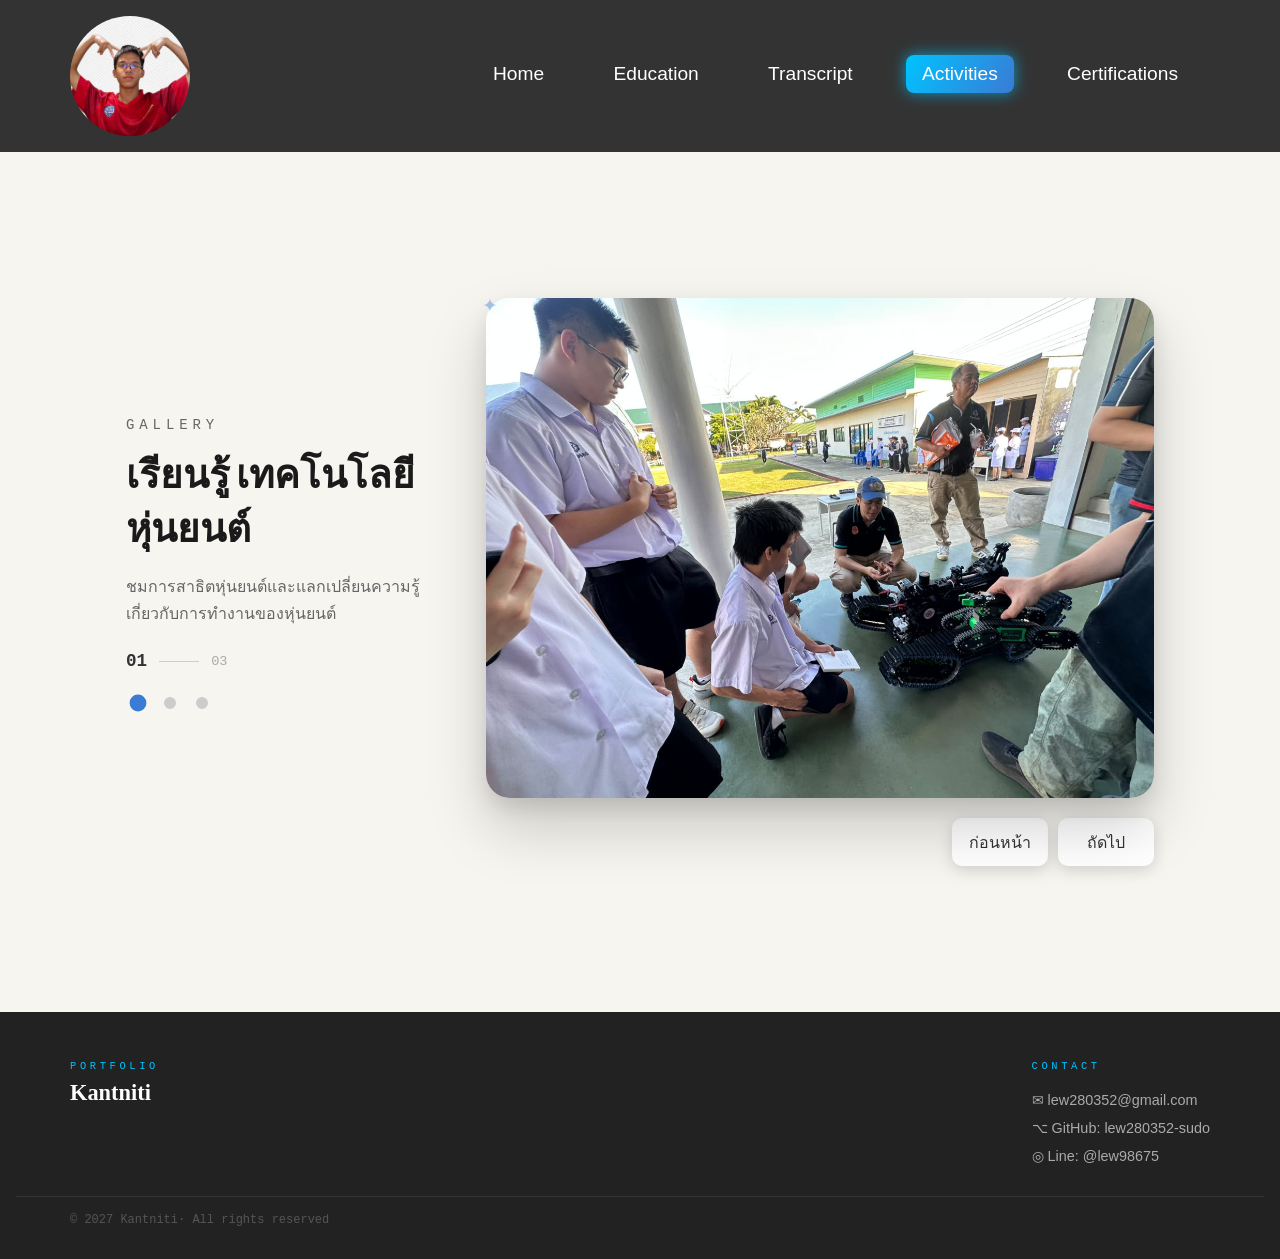
==== Activities.html @ 2a17ceee "Keep Thai activity heading words together when wrapping" ====
<!DOCTYPE html>
<html lang="th">
<head>
    <meta charset="UTF-8">
    <meta name="viewport" content="width=device-width, initial-scale=1.0">
    <title>my activities</title>
    <link rel="stylesheet" href="mainstyle.css">
</head>
<body class="portfolio-media-page">
 <!-- แท็กนำทางหลักของหน้า -->
    <nav>
        <!-- กล่องเนื้อหาใช้จัดตำแหน่งและกั้นกรอบ -->
        <div class="content">
            <!-- บรรจุส่วนของโลโก้และเมนู -->
            <div class="nav-con">
                <!-- โลโก้หรือชื่อเว็บ สามารถคลิกเพื่อกลับหน้าแรก -->
                <div class="logo"><a href="#"> <img src="logo.jpg" alt="Logo"></a></div>
                <!-- เมนูนำทางหลักของเว็บ -->
                <ul class="menu">
                    <li><a href="index.html"><span>Home</span></a></li>
                    
                    <li><a href="Education.html"><span>Education</span></a></li>
                    <li><a href="Transcript.html"><span>Transcript</span></a></li>
                    <li><a href="#Activities"><span>Activities</span></a></li>
                    <li><a href="Certifications.html"><span>Certifications</span></a></li>
                </ul>
            </div>
        </div>
    </nav>

    <!-- เนื้อหาของหน้านี้ -->
    <section class="main" id="Activities">
        <div class="container">
            <div class="maincontainer-con">

                <!-- ส่วนข้อความเยื้องซ้าย -->
                <div class="maincontent-info">
                    <p class="slide-label">Gallery</p>
                    <h1 class="slide-title" id="slide-title"><span>เรียนรู้</span><span>เทคโนโลยี</span><span>หุ่นยนต์</span></h1>
                    <p class="slide-desc" id="slide-desc">ชมการสาธิตหุ่นยนต์และแลกเปลี่ยนความรู้เกี่ยวกับการทำงานของหุ่นยนต์</p>
                    <!-- Counter -->
                    <div class="slide-counter" aria-live="polite" aria-atomic="true">
                        <span id="current-num">01</span>
                        <span class="counter-sep"></span>
                        <span id="total-num">03</span>
                    </div>
                    <!-- Dots -->
                    <div class="dots" id="dots"></div>
                </div>

                <!-- Carousel -->
                <div class="carousel-wrap">
                    <div class="carousel-track" id="carousel-track">
                        <div class="carousel-slide active" data-title="เรียนรู้เทคโนโลยีหุ่นยนต์" data-title-parts="เรียนรู้|เทคโนโลยี|หุ่นยนต์" data-description="ชมการสาธิตหุ่นยนต์และแลกเปลี่ยนความรู้เกี่ยวกับการทำงานของหุ่นยนต์">
                            <img src="assets/activities/robot-demonstration.jpg" alt="ชมการสาธิตหุ่นยนต์และแลกเปลี่ยนความรู้เกี่ยวกับการทำงานของหุ่นยนต์" width="1292" height="968">
                        </div>
                        <div class="carousel-slide" data-title="กิจกรรมหุ่นยนต์ฟุตบอล" data-title-parts="กิจกรรม|หุ่นยนต์|ฟุตบอล" data-description="บรรยากาศการควบคุมหุ่นยนต์ในสนามฟุตบอลจำลอง">
                            <img src="assets/activities/robot-soccer.jpg" alt="บรรยากาศการควบคุมหุ่นยนต์ในสนามฟุตบอลจำลอง" width="1292" height="968" loading="lazy">
                        </div>
                        <div class="carousel-slide" data-title="ภาพร่วมกิจกรรม" data-title-parts="ภาพร่วม|กิจกรรม" data-description="ภาพหมู่กับผู้ร่วมกิจกรรมและทีมงานในงานหุ่นยนต์">
                            <img src="assets/activities/robotics-group.jpg" alt="ภาพหมู่กับผู้ร่วมกิจกรรมและทีมงานในงานหุ่นยนต์" width="1292" height="968" loading="lazy">
                        </div>
                    </div>

                    <!-- Buttons -->
                    <div class="carousel-btns">
                        <button class="carousel-btn prev" id="prev-btn" aria-label="รูปก่อนหน้า">ก่อนหน้า</button>
                        <button class="carousel-btn next" id="next-btn" aria-label="รูปถัดไป">ถัดไป</button>
                    </div>

                    <!-- Decorative corner tag -->
                    <div class="corner-tag">✦</div>
                </div>

            </div>
        </div>
    </section>

    <script>
        const slides = [...document.querySelectorAll('.carousel-slide')];
        const dotsContainer = document.getElementById('dots');
        let current = 0;
        const dots = slides.map((slide, index) => {
            const dot = document.createElement('button');
            dot.className = 'dot';
            dot.type = 'button';
            dot.setAttribute('aria-label', `ดูรูปที่ ${index + 1}: ${slide.dataset.title}`);
            dot.addEventListener('click', () => goTo(index));
            dotsContainer.appendChild(dot);
            return dot;
        });
        function goTo(index) {
            current = (index + slides.length) % slides.length;
            slides.forEach((slide, i) => {
                slide.classList.toggle('active', i === current);
                slide.setAttribute('aria-hidden', String(i !== current));
                dots[i].classList.toggle('active', i === current);
                dots[i].setAttribute('aria-pressed', String(i === current));
            });
            const titleParts = slides[current].dataset.titleParts.split('|').map(text => {
                const part = document.createElement('span');
                part.textContent = text;
                return part;
            });
            document.getElementById('slide-title').replaceChildren(...titleParts);
            document.getElementById('slide-desc').textContent = slides[current].dataset.description;
            document.getElementById('current-num').textContent = String(current + 1).padStart(2, '0');
            document.getElementById('total-num').textContent = String(slides.length).padStart(2, '0');
        }
        document.getElementById('next-btn').addEventListener('click', () => goTo(current + 1));
        document.getElementById('prev-btn').addEventListener('click', () => goTo(current - 1));
        document.getElementById('Activities').addEventListener('keydown', event => {
            if (event.key === 'ArrowRight' || event.key === 'ArrowLeft') {
                event.preventDefault();
                goTo(current + (event.key === 'ArrowRight' ? 1 : -1));
            }
        });
        goTo(0);
    </script>




  <!-- ตรวจสอบและไฮไลท์เมนูที่ active -->
    <script>
        function updateActiveMenu() {
            const currentHash = window.location.hash || '#Home';
            const currentPage = window.location.pathname.split('/').pop().toLowerCase() || 'index.html';
            const currentPageName = currentPage.replace(/\.html$/, '');
            
            document.querySelectorAll('.menu a').forEach(link => {
                link.classList.remove('active');
                
                const href = link.getAttribute('href');
                if (!href) return;
                
                if (href.startsWith('#')) {
                    const targetId = href.slice(1).toLowerCase();
                    const currentHashId = currentHash.slice(1).toLowerCase();
                    if (targetId === currentHashId || targetId === currentPageName) {
                        link.classList.add('active');
                    }
                }
                else if (currentPage === href.toLowerCase()) {
                    link.classList.add('active');
                }
            });
        }
        
        // อัปเดตเมื่อหน้าโหลด
        updateActiveMenu();
        
        // อัปเดตเมื่อเปลี่ยน hash (ลิงก์ anchor)
        window.addEventListener('hashchange', updateActiveMenu);
    </script>
<footer>
    <div class="footer-con">
        <div>
            <p class="footer-eyebrow">Portfolio</p>
            <p class="footer-brand">Kantniti</p>
        </div>
        <div class="footer-links">
            <p class="footer-eyebrow">Contact</p>
            <a href="mailto:lew280352@gmail.com">✉ lew280352@gmail.com</a>
            <a href="https://github.com/lew280352-sudo" target="_blank">⌥ GitHub: lew280352-sudo</a>
            <a href="https://line.me/ti/p/~lew98675" target="_blank">◎ Line: @lew98675</a>
        </div>
    </div>
    <div class="footer-divider"></div>
    <p class="footer-bottom">© 2027 Kantniti· All rights reserved</p>
</footer>
</body>
</html>
---- mainstyle.css ----
/* รีเซ็ตขอบและ padding ของทุก element ให้เป็น 0
   เพื่อให้ CSS เริ่มจากสภาพเดียวกันทุก browser
   box-sizing: border-box จะรวม padding และ border ไว้ในความกว้างและความสูงของ element */
*{
    margin: 0;
    padding: 0;
    box-sizing: border-box;
}

/* .content ใช้จำกัดความกว้างของเนื้อหา
   margin: 0 auto ทำให้บล็อกนี้อยู่ตรงกลางหน้าจอ */
.content {
    max-width: 1140px;
    margin: 0 auto ;
}

/* สไตล์แท็ก <nav> ทั้งหมด
   padding คือระยะห่างด้านใน
   background-color กำหนดสีพื้นหลัง */
nav{
    padding : 1rem;
    background-color: #333;
}

/* .nav-con ใช้ Flexbox จัดวาง
   display: flex เปิดใช้งาน Flexbox
   justify-content: space-between วาง child จากซ้ายไปขวาให้ชิดสองฝั่ง
   align-items: center จัดให้อยู่กึ่งกลางในแนวตั้ง */
.nav-con{
    display: flex;
    justify-content: space-between;
    align-items: center;
}



/* ปรับขนาดรูปโลโก้ให้ไม่ใหญ่เกินไป */
.logo img {
    width: 120px;
    height: 120px;
    object-fit: cover; /* ทำให้รูปเต็มกรอบโดยยังรักษาสัดส่วนไว้ */
    border-radius: 50%; /* ทำให้รูปกลายเป็นวงกลม */
    display: block;
}

/* .menu เป็นตัวกำหนดสไตล์ของเมนูหลัก
   color และ text-decoration จะใช้กับลิงก์ในเมนู
   margin-left เว้นระยะห่างจากฝั่งซ้าย
   font-size กำหนดขนาดตัวอักษร */
.menu {
    color: #fff;
    text-decoration: none;
    margin-left: 1rem;
    font-size: 1.2rem;
    align-items: center;
}

/* .menu li จัดรายการหัวข้อเมนูให้เรียงแนวนอน
   display: inline-block แสดงรายการเป็นบล็อกเล็กในแนวนอน
   margin เว้นช่องว่างซ้ายขวา
   position: relative เพื่อให้ pseudo-element (เช่น ::before) อ้างอิงตำแหน่งได้ */
.menu li {
    display: inline-block;
    margin: 0 1rem;
    position: relative;
}

/* .menu li a คือสไตล์ลิงก์ในเมนู
   position: relative เพื่อให้ ::before อยู่ในตำแหน่งสัมพัทธ์
   display: inline-block ทำให้สามารถกำหนด padding และ width ได้
   padding เพิ่มพื้นที่คลิกรอบตัวอักษร
   overflow: hidden ซ่อนส่วนที่ล้นออกนอกกรอบ */
.menu li a {
    position: relative;
    display: inline-block;
    padding: 8px 16px;
    color: #fff;
    text-decoration: none;
    font-size: 1.2rem;
    overflow: hidden;
    /* border-radius: 8px ทำให้มุมของลิงก์โค้ง */
    border-radius: 8px;
    /* transition: all 0.3s ease ทำให้การเปลี่ยนแปลงราบรื่นใน 0.3 วินาที */
    transition: all 0.3s ease;
}

/* ::before เป็น pseudo-element
   สร้างกล่องพื้นหลังแบบไล่สีสำหรับลิงก์แต่ละรายการ
   begin left: -100% ให้เริ่มต้นอยู่นอกจอด้านซ้าย
   z-index: -1 วางไว้หลังข้อความ */
.menu li a::before {
    content: "";
    position: absolute;
    top: 0;
    left: -100%;
    width: 100%;
    height: 100%;
    /* background: linear-gradient สร้างพื้นหลังสีไล่จากสีฟ้าไปสีน้ำเงินในมุม 120 องศา */
    background: linear-gradient(120deg, #00c3ff, #3a7bd5);
    transition: all 0.4s ease;
    z-index: -1;
}

/* :hover เป็นสไตล์เมื่อเอาเมาส์ชี้
   เมื่อชี้แล้วให้ ::before เลื่อนไปที่ left: 0 เพื่อแสดงพื้นหลัง */
.menu li a:hover::before {
    left: 0;
}

/* สไตล์ลิงก์เมื่อ hover 
   transform เลื่อนและขยายเพื่อให้ปุ่มดูเด่น
   box-shadow เพิ่มเงารอบปุ่ม */
.menu li a:hover {
    color: #fff;
    /* transform: เลื่อนปุ่มขึ้น 5px และขยาย 1.05 เท่า */
    transform: translateY(-5px) scale(1.05);
    /* box-shadow: เพิ่มเงาสีฟ้าขนาด 15px รอบปุ่ม */
    box-shadow: 0 0 15px rgba(0,195,255,0.7);
}

/* .menu li a span อยู่เหนือ pseudo-element
   z-index: 2 ทำให้ข้อความไม่ถูกกล่องสีหลังบัง */
.menu li a span {
    position: relative;
    /* z-index: 2 ทำให้ข้อความอยู่เหนือพื้นหลัง */
    z-index: 2;
}

/* :active เป็นสไตล์เมื่อกดลิงก์
   transform: scale(0.95) ทำให้ปุ่มหดลงเล็กน้อยเหมือนถูกกด */
.menu li a:active {
    /* transform: scale(0.95) หดปุ่มลงเมื่อกด */
    transform: scale(0.95);
}

/* ไฮไลท์ปุ่มเมนูที่ active */
.menu li a.active {
    background: linear-gradient(120deg, #00c3ff, #3a7bd5);
    color: #fff;
    box-shadow: 0 0 15px rgba(0,195,255,0.7);
}

/* .main เป็นส่วนเนื้อหาหลักของหน้าเว็บ
   เปลี่ยนพื้นหลังเป็นสีครีมอ่อนเพื่อให้เข้ากับดีไซน์ใหม่ */
.main {
    background-color: #f7f5f0;
    padding: 50px 0;
}

/* .maincontainer-con ใช้ flex จัดเนื้อหาให้อยู่กึ่งกลาง */
.maincontainer-con {
    display: flex;
    justify-content: center;
    align-items: center;
    min-height: auto; 
    padding: 2rem 1rem; 
    max-width: 1140px;
    margin: 0 auto;
}
/* .maincontent-info เป็นคอนเทนเนอร์สำหรับข้อมูลหลัก */
.maincontent-info {
    flex: 1;
    padding: 2rem;
    display: flex;
    flex-direction: column;
    justify-content: center; /* จัดข้อความให้อยู่กึ่งกลางแนวตั้งในฝั่งของตัวเอง */
}


/* ส่วนแสดงรูปภาพหลักของหน้าจอ */
.maincontent-img {
    flex: 1;
    display: flex;
    justify-content: center;
    align-items: center;
    padding: 2rem;
}

/* กำหนดให้ภาพไม่ยืดเกินขนาด และให้มุมโค้งพร้อมเงา */
.maincontent-img img {
    max-width: 400px;
    height: auto;
    border-radius: 20px;
    box-shadow: 0 10px 20px rgba(0,0,0,0.1);
}

/* ===== CAROUSEL ===== */

.maincontent-info {
    flex: 1;
    padding: 2rem 3rem 2rem 1rem;
    display: flex;
    flex-direction: column;
    justify-content: flex-end;
    gap: 0.75rem;
    padding-bottom: 4rem;
}

.slide-label {
    font-size: 0.75rem;
    letter-spacing: 0.35em;
    text-transform: uppercase;
    color: #888;
    font-family: 'Courier New', monospace;
}

/* หัวข้อสไลด์ ใช้ตัวอักษรขนาดใหญ่และมีไทป์แฟมิลี่ serif */
.slide-title {
    font-size: clamp(1.8rem, 3vw, 2.8rem);
    font-weight: 800;
    color: #1a1a1a;
    font-family: Georgia, serif;
    line-height: 1.15;
    transition: opacity 0.25s ease, transform 0.25s ease;
}

/* คำบรรยายสไลด์ เน้นอ่านง่ายด้วยระยะบรรทัดสูง */
.slide-desc {
    font-size: 0.95rem;
    color: #666;
    max-width: 300px;
    line-height: 1.7;
    transition: opacity 0.25s ease, transform 0.25s ease;
}

.slide-title.text-fade,
.slide-desc.text-fade {
    opacity: 0;
    transform: translateY(8px);
}

.slide-counter {
    display: flex;
    align-items: center;
    gap: 0.75rem;
    font-family: 'Courier New', monospace;
    font-size: 0.85rem;
    color: #aaa;
    margin-top: 0.5rem;
}

.counter-sep {
    width: 40px;
    height: 1px;
    background: #ccc;
    display: inline-block;
}

#current-num {
    color: #333;
    font-weight: bold;
    font-size: 1.1rem;
}

.dots {
    display: flex;
    gap: 8px;
    margin-top: 0.25rem;
}

.dot {
    width: 8px;
    height: 8px;
    border-radius: 50%;
    border: none;
    background: #ccc;
    cursor: pointer;
    padding: 0;
    transition: all 0.3s ease;
}

.dot.active {
    background: #3a7bd5;
    transform: scale(1.4);
}

.carousel-wrap {
    flex: 1.2;
    position: relative;
    padding: 2rem 1rem 2rem 2rem;
    margin-top: -2rem;
}

.carousel-track {
    position: relative;
    width: 100%;
    aspect-ratio: 4/5; /* กำหนดสัดส่วนกว้าง-สูงให้กล่องสไลด์ */
    max-width: 400px;
    overflow: hidden; /* ซ่อนไม่ให้รูปหรือสไลด์ล้นออกนอกกล่อง */
    border-radius: 24px;
    box-shadow:
        0 30px 60px rgba(0,0,0,0.18),
        0 10px 20px rgba(0,0,0,0.1);
    margin-left: auto;
}

.carousel-slide {
    position: absolute;
    inset: 0;
    opacity: 0;
    pointer-events: none;
    transition: opacity 0.5s ease;
}

.carousel-slide.active {
    opacity: 1;
    pointer-events: auto;
}

.carousel-slide img {
    width: 100%;
    height: 100%;
    object-fit: cover;
    display: block;
}

.carousel-slide.enter-right {
    animation: slideInRight 0.55s cubic-bezier(0.25, 0.46, 0.45, 0.94) forwards;
}

.carousel-slide.enter-left {
    animation: slideInLeft 0.55s cubic-bezier(0.25, 0.46, 0.45, 0.94) forwards;
}

.carousel-slide.exit-left {
    animation: slideOutLeft 0.5s cubic-bezier(0.25, 0.46, 0.45, 0.94) forwards;
}

.carousel-slide.exit-right {
    animation: slideOutRight 0.5s cubic-bezier(0.25, 0.46, 0.45, 0.94) forwards;
}

@keyframes slideInRight {
    from { transform: translateX(60px); opacity: 0; }
    to   { transform: translateX(0);    opacity: 1; }
}

@keyframes slideInLeft {
    from { transform: translateX(-60px); opacity: 0; }
    to   { transform: translateX(0);     opacity: 1; }
}

@keyframes slideOutLeft {
    from { transform: translateX(0);     opacity: 1; }
    to   { transform: translateX(-60px); opacity: 0; }
}

@keyframes slideOutRight {
    from { transform: translateX(0);    opacity: 1; }
    to   { transform: translateX(60px); opacity: 0; }
}

/* ปุ่มควบคุม carousel วางอยู่ด้านล่างขวาของกล่อง */
.carousel-btns {
    position: absolute;
    bottom: 2.5rem;
    right: 1rem;
    display: flex;
    gap: 0.6rem;
}

/* ปุ่มลูกศรกลมสำหรับคลิกเปลี่ยนสไลด์ */
.carousel-btn {
    width: 48px;
    height: 48px;
    border-radius: 50%;
    border: none;
    cursor: pointer;
    display: flex;
    align-items: center;
    justify-content: center;
    transition: all 0.3s ease;
    background: #fff;
    box-shadow: 0 4px 16px rgba(0,0,0,0.15);
    color: #333;
}

.carousel-btn svg {
    width: 18px;
    height: 18px;
}

/* hover effect ให้ปุ่มเปลี่ยนสีและขยายเมื่อชี้ */
.carousel-btn:hover {
    background: linear-gradient(120deg, #00c3ff, #3a7bd5);
    color: #fff;
    transform: scale(1.1);
    box-shadow: 0 6px 20px rgba(58, 123, 213, 0.45);
}

/* กดปุ่มให้ดูเหมือนถูกกดลง */
.carousel-btn:active {
    transform: scale(0.95);
}

/* ป้ายมุมกล่องแบบตกแต่ง ให้หมุนช้า ๆ */
.corner-tag {
    position: absolute;
    top: 0.75rem;
    left: 0.75rem;
    font-size: 1.2rem;
    color: #3a7bd5;
    opacity: 0.4;
    user-select: none;
    animation: spin-slow 8s linear infinite;
}

@keyframes spin-slow {
    from { transform: rotate(0deg); }
    to   { transform: rotate(360deg); }
}
/* ===== TAMAGOTCHI SECTION ===== */
.tama-section {
    background-color: #1e1e2e;
    padding: 60px 0 70px;
}

.tama-container {
    max-width: 700px;
    margin: 0 auto;
    text-align: center;
    padding: 0 1rem;
}

.tama-label {
    font-size: 0.7rem;
    letter-spacing: 0.4em;
    text-transform: uppercase;
    color: #888;
    font-family: 'Courier New', monospace;
    margin-bottom: 0.5rem;
}

.tama-heading {
    font-size: 2rem;
    font-weight: 800;
    color: #f0ece4;
    font-family: Georgia, serif;
    margin-bottom: 2.5rem;
}

.tama-scene {
    display: flex;
    justify-content: center;
    align-items: flex-end;
    gap: 60px;
    flex-wrap: wrap;
}

.tama-unit {
    display: flex;
    flex-direction: column;
    align-items: center;
    gap: 14px;
}

.tama-name {
    font-size: 0.75rem;
    letter-spacing: 0.25em;
    text-transform: uppercase;
    color: #aaa;
    font-family: 'Courier New', monospace;
}

.tama-wrapper {
    position: relative;
}

/* เปลือกอุปกรณ์ทามาก็อตจิ */
/* เปลือกทามาก็อตมีรูปร่างโค้งนุ่ม พร้อมเอฟเฟกต์เวลาชี้ */
.tama-device {
    border-radius: 50% 50% 45% 45% / 55% 55% 45% 45%;
    padding: 18px 20px 30px;
    position: relative;
    transition: transform 0.15s ease;
}
.tama-device:hover { transform: scale(1.04) rotate(-1deg); }

/* สีกรอบทามาก็อตแต่ละตัว และเงาด้านในให้ดูมีมิติ */
.tama-device--pink { background: #d4748a; box-shadow: inset 0 -5px 0 #a8566b, inset 0 4px 8px rgba(255,255,255,0.25); }
.tama-device--blue { background: #6a9fd4; box-shadow: inset 0 -5px 0 #4a7db0, inset 0 4px 8px rgba(255,255,255,0.25); }

.tama-screen-border {
    background: #111;
    border-radius: 12px;
    padding: 6px;
    box-shadow: inset 0 2px 8px rgba(0,0,0,0.7);
}

.tama-screen-border canvas {
    display: block;
    border-radius: 8px;
    image-rendering: pixelated;
}

.tama-buttons {
    display: flex;
    gap: 10px;
    justify-content: center;
    margin-top: 12px;
}

.tama-btn {
    width: 22px;
    height: 22px;
    border-radius: 50%;
    border: none;
    cursor: pointer;
    box-shadow: 0 3px 0 rgba(0,0,0,0.4);
    transition: transform 0.1s, box-shadow 0.1s;
}
.tama-btn:hover  { transform: scale(1.15); }
.tama-btn:active { transform: scale(0.88) translateY(2px); box-shadow: none; }

.btn-red    { background: #e05555; }
.btn-yellow { background: #e0a030; }
.btn-blue   { background: #4488dd; }

.tama-status {
    font-size: 12px;
    color: #aaa;
    font-family: 'Courier New', monospace;
    min-height: 18px;
}

/* Heart animation */
.heart-pop {
    position: absolute;
    top: -12px;
    left: 50%;
    transform: translateX(-50%);
    font-size: 20px;
    color: #ff6b8a;
    opacity: 0;
    pointer-events: none;
}
.heart-pop.show {
    animation: heartrise 0.9s ease-out forwards;
}
@keyframes heartrise {
    0%   { opacity: 1; transform: translateX(-50%) translateY(0)    scale(0.6); }
    60%  { opacity: 1; transform: translateX(-50%) translateY(-30px) scale(1.2); }
    100% { opacity: 0; transform: translateX(-50%) translateY(-50px) scale(0.8); }
}

.tama-hint {
    margin-top: 2rem;
    font-size: 0.78rem;
    color: #666;
    font-family: 'Courier New', monospace;
    letter-spacing: 0.05em;
}

/* ===== HOME HERO SECTION ===== */

/* .container เป็น wrapper หลักของ section Home
   กำหนดขนาดสูงสุดและกึ่งกลางแนวนอน */
.container {
    max-width: 1140px;
    margin: 0 auto;
    padding: 3rem 1.5rem;
}

/* .hero-profile จัดภาพและข้อมูลในแนวนอนด้วย Flexbox
   gap คือระยะห่างระหว่างคอลัมน์ทั้งสอง */
.hero-profile {
    display: flex;
    align-items: center;
    gap: 4rem;
    flex-wrap: wrap; /* ห่อแนวตั้งบนหน้าจอแคบ */
}

/* ===== ฝั่งซ้าย: รูปโปรไฟล์ ===== */

/* .hero-photo-col กำหนดขนาดคอลัมน์รูป
   flex-shrink: 0 ป้องกันไม่ให้หดตัวเมื่อพื้นที่แคบ */
.hero-photo-col {
    flex: 0 0 340px;
    display: flex;
    justify-content: center;
}

/* .photo-frame เป็นกรอบตกแต่งรอบรูป
   position: relative ทำให้ element ลูก absolute ใช้ตำแหน่งนี้เป็นฐาน */
.photo-frame {
    position: relative;
    width: 300px;
}

/* มุมตกแต่งสองมุม: ซ้ายบน และ ขวาล่าง
   ใช้ border ด้านเดียวเพื่อสร้างเส้นมุม L */
.photo-corner {
    position: absolute;
    width: 36px;
    height: 36px;
    z-index: 2;
}

/* มุมซ้ายบน: ใช้ border-top และ border-left */
.photo-corner--tl {
    top: -8px;
    left: -8px;
    border-top: 3px solid #00c3ff;
    border-left: 3px solid #00c3ff;
}

/* มุมขวาล่าง: ใช้ border-bottom และ border-right */
.photo-corner--br {
    bottom: 32px; /* เผื่อพื้นที่ให้ badge ด้านล่าง */
    right: -8px;
    border-bottom: 3px solid #3a7bd5;
    border-right: 3px solid #3a7bd5;
}

/* .hero-img คือรูปโปรไฟล์หลัก
   object-fit: cover เก็บสัดส่วนภาพไว้โดยไม่ให้บิดเบี้ยว */
.hero-img {
    width: 100%;
    aspect-ratio: 4/5;
    object-fit: cover;
    object-position: top center; /* โฟกัสที่ใบหน้า */
    border-radius: 20px;
    display: block;
    /* เงาหลายชั้น: เงาหลักและแสงสีฟ้าอ่อน */
    box-shadow:
        0 24px 60px rgba(0, 0, 0, 0.22),
        0 0 0 1px rgba(255,255,255,0.08),
        0 0 30px rgba(0, 195, 255, 0.12);
    /* transition สำหรับเอฟเฟกต์ hover */
    transition: transform 0.4s ease, box-shadow 0.4s ease;
}

/* เลื่อนรูปขึ้นเล็กน้อยและเพิ่มแสงสีฟ้าเมื่อชี้เมาส์ */
.hero-img:hover {
    transform: translateY(-6px) scale(1.01);
    box-shadow:
        0 36px 80px rgba(0, 0, 0, 0.28),
        0 0 40px rgba(0, 195, 255, 0.25);
}

/* .photo-badge เป็นป้ายชื่อลอยที่ด้านล่างของรูป
   position: absolute ให้ลอยทับรูปได้ */
.photo-badge {
    position: absolute;
    bottom: -12px;
    left: 50%;
    transform: translateX(-50%);
    background: linear-gradient(120deg, #00c3ff, #3a7bd5);
    color: #fff;
    font-size: 0.7rem;
    letter-spacing: 0.35em;
    text-transform: uppercase;
    padding: 6px 20px;
    border-radius: 999px;
    font-family: 'Courier New', monospace;
    white-space: nowrap;
    /* เงาสำหรับ badge */
    box-shadow: 0 4px 16px rgba(58, 123, 213, 0.5);
}

/* ===== ฝั่งขวา: ข้อมูลส่วนตัว ===== */

/* .hero-info-col ให้ยืดเต็มพื้นที่ที่เหลือ */
.hero-info-col {
    flex: 1;
    min-width: 260px;
    display: flex;
    flex-direction: column;
    gap: 1.25rem;
}

/* ป้ายหมวดหมู่เล็กด้านบนสุด สไตล์โมโนสเปซ */
.hero-eyebrow {
    font-size: 0.7rem;
    letter-spacing: 0.45em;
    text-transform: uppercase;
    color: #00c3ff;
    font-family: 'Courier New', monospace;
}

/* .hero-name ชื่อเต็มขนาดใหญ่
   clamp() ปรับขนาดฟอนต์ตามหน้าจออัตโนมัติ */
.hero-name {
    font-size: clamp(2.4rem, 5vw, 4rem);
    font-weight: 900;
    color: #1a1a2e;
    font-family: Georgia, 'Times New Roman', serif;
    line-height: 1.05;
    letter-spacing: -0.02em;
}

/* .hero-name-accent ทำให้นามสกุลเป็นสีและสไตล์ต่างออกไป
   สร้างคอนทราสต์ระหว่างชื่อต้นและนามสกุล */
.hero-name-accent {
    /* -webkit-text-stroke สร้างตัวอักษรแบบ outline (เส้นกรอบ ไม่เติมสี) */
    -webkit-text-stroke: 2px #1a1a2e;
    color: transparent;
    letter-spacing: 0.02em;
}

/* เส้นแบ่งตกแต่ง: เส้นบางไล่สีจากสีฟ้าไปโปร่งใส */
.hero-divider {
    width: 80px;
    height: 3px;
    background: linear-gradient(90deg, #00c3ff, #3a7bd5, transparent);
    border-radius: 2px;
}

/* .info-list รายการข้อมูลโดยไม่มี bullet point */
.info-list {
    list-style: none;
    display: flex;
    flex-direction: column;
    gap: 0; /* ใช้ border-bottom ของแต่ละรายการแทน gap */
}

/* .info-item แต่ละแถวข้อมูล
   Flexbox จัด label และ value ในแนวนอน */
.info-item {
    display: flex;
    align-items: baseline;
    gap: 1rem;
    padding: 0.75rem 0;
    /* เส้นแบ่งระหว่างแถว ใช้ opacity ต่ำให้ดูเบา */
    border-bottom: 1px solid rgba(0,0,0,0.07);
    /* animation เลื่อนขึ้นเมื่อโหลดหน้า */
    animation: fadeSlideUp 0.5s ease both;
}

/* หน่วงเวลา animation แต่ละแถวให้ทยอยปรากฏ */
.info-item:nth-child(1) { animation-delay: 0.1s; }
.info-item:nth-child(2) { animation-delay: 0.2s; }
.info-item:nth-child(3) { animation-delay: 0.3s; }
.info-item:nth-child(4) { animation-delay: 0.4s; }
.info-item:nth-child(5) { animation-delay: 0.5s; }

/* ไม่มีเส้นแบ่งในแถวสุดท้าย */
.info-item:last-child {
    border-bottom: none;
}

/* .info-label ชื่อฟิลด์ขนาดเล็ก ตัวพิมพ์ใหญ่ สีเทา
   flex-shrink: 0 ไม่ให้ label หดตัว */
.info-label {
    font-size: 0.75rem;
    letter-spacing: 0.25em;
    text-transform: uppercase;
    color: #008799;
    font-family: 'Courier New', monospace;
    min-width: 110px;
    flex-shrink: 0;
}

/* .info-value ค่าของแต่ละฟิลด์ */
.info-value {
    font-size: 0.98rem;
    color: #2a2a3e;
    font-weight: 500;
    line-height: 1.5;
}

/* .hero-tags แถว badge ทักษะ */
.hero-tags {
    display: flex;
    flex-wrap: wrap;
    gap: 0.5rem;
    margin-top: 0.5rem;
}

/* .hero-tag badge เล็กแต่ละอัน
   border รอบนอกบาง พื้นหลังโปร่งใส */
.hero-tag {
    font-size: 0.75rem;
    padding: 5px 14px;
    border-radius: 999px;
    border: 1.5px solid rgba(58, 123, 213, 0.3);
    color: #3a7bd5;
    background: rgba(0, 195, 255, 0.06);
    font-family: 'Courier New', monospace;
    letter-spacing: 0.05em;
    /* transition สำหรับ hover */
    transition: background 0.25s ease, border-color 0.25s ease, transform 0.2s ease;
}

/* badge เปลี่ยนสีพื้นหลังและขยายเล็กน้อยเมื่อ hover */
.hero-tag:hover {
    background: rgba(0, 195, 255, 0.15);
    border-color: #00c3ff;
    transform: translateY(-2px);
}

/* keyframe animation เลื่อนขึ้นจากด้านล่าง */
@keyframes fadeSlideUp {
    from {
        opacity: 0;
        transform: translateY(16px);
    }
    to {
        opacity: 1;
        transform: translateY(0);
    }
}

/* ===== RESPONSIVE: หน้าจอแคบ ===== */
@media (max-width: 700px) {
    /* เปลี่ยนเป็นแนวตั้งบนมือถือ */
    .hero-profile {
        flex-direction: column;
        gap: 2.5rem;
    }
    /* รูปเต็มความกว้าง */
    .hero-photo-col {
        flex: none;
        width: 100%;
    }
    .photo-frame {
        width: 220px;
        margin: 0 auto;
    }
    .hero-name {
        font-size: clamp(2rem, 8vw, 3rem);
    }
}

/* ===== FOOTER ===== */
footer {
    background-color: #222;
    color: #ccc;
    padding: 3rem 1rem 2rem;
}

.footer-con {
    max-width: 1140px;
    margin: 0 auto;
    display: flex;
    justify-content: space-between;
    align-items: flex-start;
    gap: 2rem;
    flex-wrap: wrap;
}

.footer-brand {
    font-family: Georgia, serif;
    font-size: 1.4rem;
    color: #fff;
    font-weight: 700;
}

.footer-eyebrow {
    font-size: 0.65rem;
    letter-spacing: 0.35em;
    text-transform: uppercase;
    color: #00c3ff;
    font-family: 'Courier New', monospace;
    margin-bottom: 0.5rem;
}

.footer-links {
    display: flex;
    flex-direction: column;
    gap: 0.75rem;
}

.footer-links a {
    color: #aaa;
    text-decoration: none;
    font-size: 0.9rem;
    display: flex;
    align-items: center;
    gap: 0.6rem;
    transition: color 0.25s ease;
}

.footer-links a:hover {
    color: #00c3ff;
}

.footer-divider {
    width: 100%;
    height: 1px;
    background: rgba(255,255,255,0.08);
    margin: 2rem 0 1rem;
}

.footer-bottom {
    max-width: 1140px;
    margin: 0 auto;
    font-size: 0.75rem;
    color: #555;
    font-family: 'Courier New', monospace;
}

@media (max-width: 700px) {
    .footer-con { flex-direction: column; }
}

/* Activity photos and certificate previews */
.portfolio-media-page { font-family: Arial, Tahoma, sans-serif; color: #222; }
.portfolio-media-page .slide-label { font-size: .875rem; color: #666; }
.portfolio-media-page .slide-desc { font-size: 1rem; max-width: 34rem; }
#Activities .maincontent-info { flex: 0 1 34%; min-width: 0; gap: 1rem; }
#Activities .slide-title { display: flex; flex-wrap: wrap; column-gap: .15em; font-size: clamp(1.75rem, 3vw, 2.5rem); line-height: 1.4; }
#Activities .slide-title > span { white-space: nowrap; }
#Activities .carousel-wrap { flex: 1 1 66%; min-width: 0; margin: 0; padding: 1rem; }
#Activities .carousel-track { aspect-ratio: 1292 / 968; max-width: none; background: #fff; }
#Activities .carousel-slide img { object-fit: contain; }
#Activities .carousel-btns { position: static; justify-content: flex-end; margin-top: 1.25rem; }
#Activities .carousel-btn { width: auto; min-width: 6rem; padding: .75rem 1rem; border-radius: 10px; font-size: 1rem; }
#Activities .dot { width: 24px; height: 24px; border: 6px solid #f7f5f0; }
.portfolio-media-page a:focus-visible,
.portfolio-media-page button:focus-visible { outline: 3px solid #175ba8; outline-offset: 4px; }
.certificates-container { max-width: 1140px; margin: 0 auto; padding: 0 1.25rem; }
.certificates-heading { margin-bottom: 2rem; }
.certificates-heading h1 { font-size: clamp(1.75rem, 4vw, 2.5rem); line-height: 1.5; margin: .5rem 0; }
.certificates-heading > p { line-height: 1.8; }
.certificates-grid { display: grid; grid-template-columns: repeat(2, minmax(0, 1fr)); gap: 1.75rem; }
.certificate-card { overflow: hidden; background: #fff; border: 1px solid #dedede; border-radius: 16px; box-shadow: 0 8px 24px rgba(0,0,0,.05); }
.certificate-preview { display: block; padding: 1rem; background: #eef2f7; }
.certificate-preview img { display: block; width: 100%; height: auto; aspect-ratio: 1.414 / 1; object-fit: contain; }
.certificate-info { padding: 1.5rem; }
.certificate-info h2 { font-size: 1.25rem; line-height: 1.5; margin-bottom: .5rem; }
.certificate-info p { font-size: 1rem; line-height: 1.8; }
.certificate-info .certificate-date { margin-top: .75rem; color: #555; font-size: .875rem; }
.certificate-link { display: inline-block; margin-top: 1rem; padding: .7rem 1rem; background: #175ba8; color: #fff; text-decoration: none; border-radius: 8px; }
.certificate-link:hover { background: #10467f; }
.sr-only { position: absolute; width: 1px; height: 1px; padding: 0; margin: -1px; overflow: hidden; clip: rect(0,0,0,0); white-space: nowrap; border: 0; }
@media (max-width: 900px) {
    .portfolio-media-page .nav-con { flex-direction: column; gap: 1rem; }
    .portfolio-media-page .menu { display: flex; justify-content: center; flex-wrap: wrap; gap: .25rem; margin: 0; }
    .portfolio-media-page .menu li { margin: 0; }
    .portfolio-media-page .menu li a { padding: .6rem .75rem; font-size: 1rem; }
    #Activities .maincontainer-con { flex-direction: column; padding: 0 1rem; }
    #Activities .maincontent-info { width: 100%; padding: 1rem; }
    #Activities .carousel-wrap { width: 100%; flex: none; }
}
@media (max-width: 650px) {
    .certificates-grid { grid-template-columns: 1fr; }
    .portfolio-media-page .main { padding: 2rem 0; }
    .portfolio-media-page .logo img { width: 72px; height: 72px; }
    .certificate-info { padding: 1.25rem; }
    #Activities .carousel-track { border-radius: 14px; }
}
@media (prefers-reduced-motion: reduce) {
    #Activities .carousel-slide { transition: none; }
    #Activities .corner-tag { animation: none; }
}
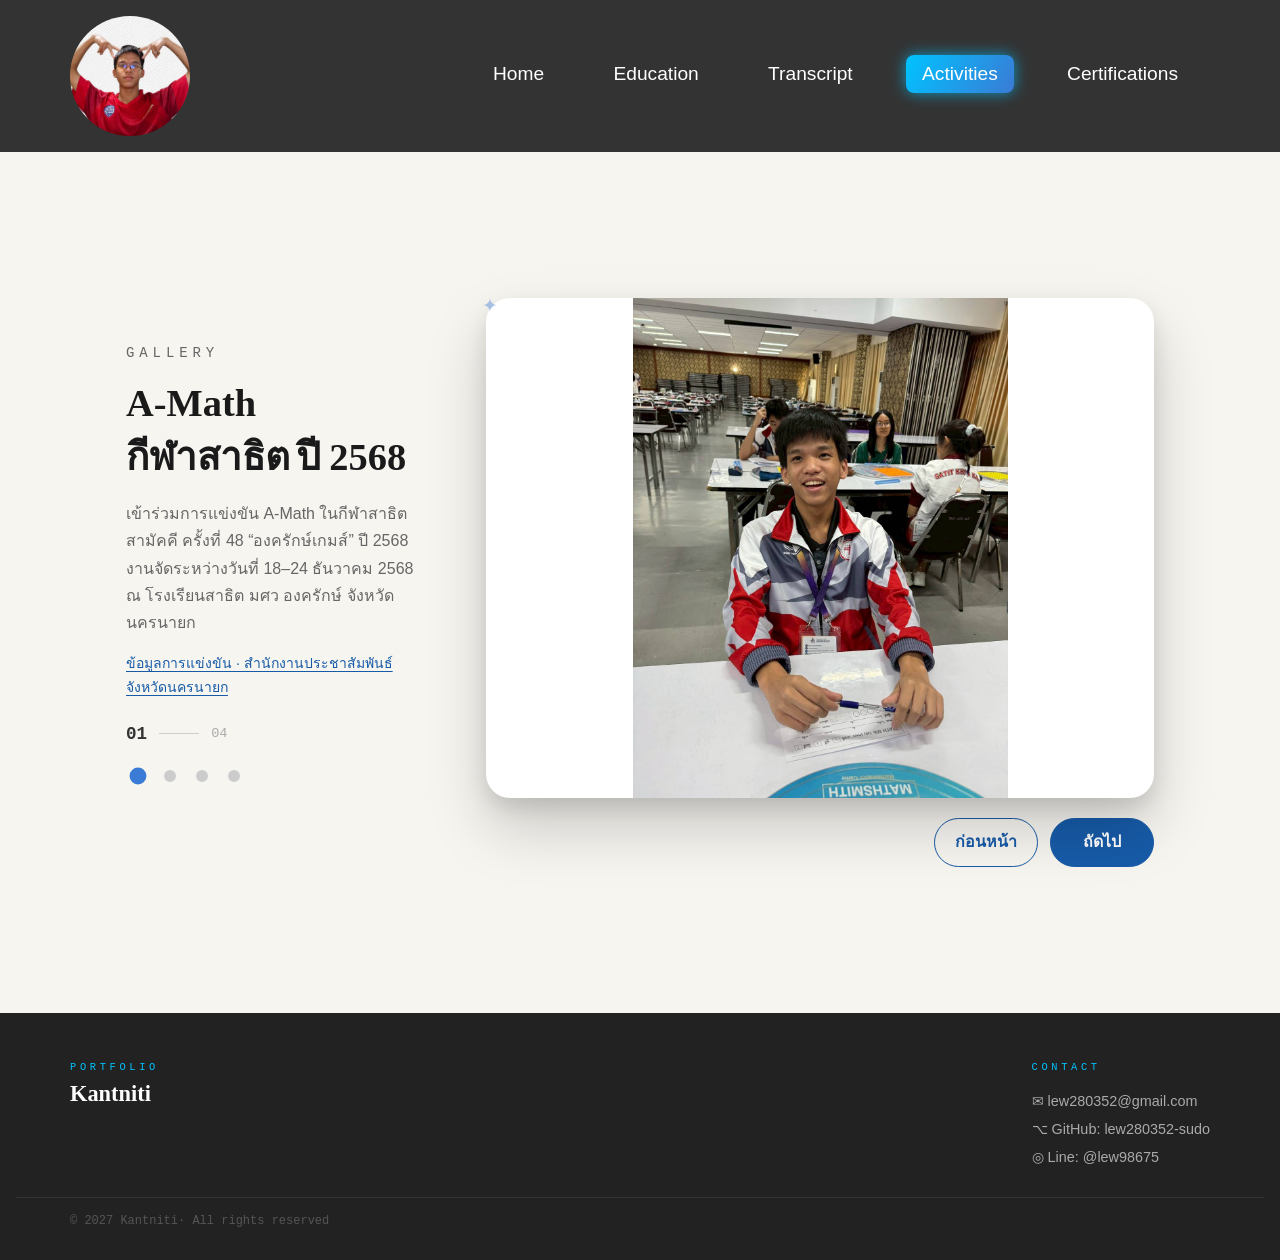
==== commit ca488930: "Restore A-Math activity photo with sourced Ongkharak Games 2568 details" ====
--- a/Activities.html
+++ b/Activities.html
@@ -36,13 +36,14 @@
                 <!-- ส่วนข้อความเยื้องซ้าย -->
                 <div class="maincontent-info">
                     <p class="slide-label">Gallery</p>
-                    <h1 class="slide-title" id="slide-title"><span>เรียนรู้</span><span>เทคโนโลยี</span><span>หุ่นยนต์</span></h1>
-                    <p class="slide-desc" id="slide-desc">ชมการสาธิตหุ่นยนต์และแลกเปลี่ยนความรู้เกี่ยวกับการทำงานของหุ่นยนต์</p>
+                    <h1 class="slide-title" id="slide-title"><span>A-Math</span><span>กีฬาสาธิต</span><span>ปี 2568</span></h1>
+                    <p class="slide-desc" id="slide-desc">เข้าร่วมการแข่งขัน A-Math ในกีฬาสาธิตสามัคคี ครั้งที่ 48 “องครักษ์เกมส์” ปี 2568 งานจัดระหว่างวันที่ 18–24 ธันวาคม 2568 ณ โรงเรียนสาธิต มศว องครักษ์ จังหวัดนครนายก</p>
+                    <a class="slide-source" id="slide-source" href="https://nakhonnayok.prd.go.th/th/content/category/detail/id/57/iid/444117" target="_blank" rel="noopener">ข้อมูลการแข่งขัน · สำนักงานประชาสัมพันธ์จังหวัดนครนายก</a>
                     <!-- Counter -->
                     <div class="slide-counter" aria-live="polite" aria-atomic="true">
                         <span id="current-num">01</span>
                         <span class="counter-sep"></span>
-                        <span id="total-num">03</span>
+                        <span id="total-num">04</span>
                     </div>
                     <!-- Dots -->
                     <div class="dots" id="dots"></div>
@@ -51,8 +52,11 @@
                 <!-- Carousel -->
                 <div class="carousel-wrap">
                     <div class="carousel-track" id="carousel-track">
-                        <div class="carousel-slide active" data-title="เรียนรู้เทคโนโลยีหุ่นยนต์" data-title-parts="เรียนรู้|เทคโนโลยี|หุ่นยนต์" data-description="ชมการสาธิตหุ่นยนต์และแลกเปลี่ยนความรู้เกี่ยวกับการทำงานของหุ่นยนต์">
-                            <img src="assets/activities/robot-demonstration.jpg" alt="ชมการสาธิตหุ่นยนต์และแลกเปลี่ยนความรู้เกี่ยวกับการทำงานของหุ่นยนต์" width="1292" height="968">
+                        <div class="carousel-slide active" data-title="A-Math · กีฬาสาธิต ปี 2568" data-title-parts="A-Math|กีฬาสาธิต|ปี 2568" data-description="เข้าร่วมการแข่งขัน A-Math ในกีฬาสาธิตสามัคคี ครั้งที่ 48 “องครักษ์เกมส์” ปี 2568 งานจัดระหว่างวันที่ 18–24 ธันวาคม 2568 ณ โรงเรียนสาธิต มศว องครักษ์ จังหวัดนครนายก" data-source="https://nakhonnayok.prd.go.th/th/content/category/detail/id/57/iid/444117">
+                            <img src="lew.jpg" alt="ภาพเข้าร่วมการแข่งขัน A-Math กีฬาสาธิตสามัคคี ครั้งที่ 48 องครักษ์เกมส์ ปี 2568" width="1108" height="1477">
+                        </div>
+                        <div class="carousel-slide" data-title="เรียนรู้เทคโนโลยีหุ่นยนต์" data-title-parts="เรียนรู้|เทคโนโลยี|หุ่นยนต์" data-description="ชมการสาธิตหุ่นยนต์และแลกเปลี่ยนความรู้เกี่ยวกับการทำงานของหุ่นยนต์">
+                            <img src="assets/activities/robot-demonstration.jpg" alt="ชมการสาธิตหุ่นยนต์และแลกเปลี่ยนความรู้เกี่ยวกับการทำงานของหุ่นยนต์" width="1292" height="968" loading="lazy">
                         </div>
                         <div class="carousel-slide" data-title="กิจกรรมหุ่นยนต์ฟุตบอล" data-title-parts="กิจกรรม|หุ่นยนต์|ฟุตบอล" data-description="บรรยากาศการควบคุมหุ่นยนต์ในสนามฟุตบอลจำลอง">
                             <img src="assets/activities/robot-soccer.jpg" alt="บรรยากาศการควบคุมหุ่นยนต์ในสนามฟุตบอลจำลอง" width="1292" height="968" loading="lazy">
@@ -104,6 +108,13 @@
             });
             document.getElementById('slide-title').replaceChildren(...titleParts);
             document.getElementById('slide-desc').textContent = slides[current].dataset.description;
+            const source = document.getElementById('slide-source');
+            source.hidden = !slides[current].dataset.source;
+            if (slides[current].dataset.source) {
+                source.href = slides[current].dataset.source;
+            } else {
+                source.removeAttribute('href');
+            }
             document.getElementById('current-num').textContent = String(current + 1).padStart(2, '0');
             document.getElementById('total-num').textContent = String(slides.length).padStart(2, '0');
         }
--- a/mainstyle.css
+++ b/mainstyle.css
@@ -898,14 +898,33 @@
 .portfolio-media-page { font-family: Arial, Tahoma, sans-serif; color: #222; }
 .portfolio-media-page .slide-label { font-size: .875rem; color: #666; }
 .portfolio-media-page .slide-desc { font-size: 1rem; max-width: 34rem; }
+#Activities .slide-source { font-size: .875rem; line-height: 1.7; color: #175ba8; text-underline-offset: .2em; }
 #Activities .maincontent-info { flex: 0 1 34%; min-width: 0; gap: 1rem; }
 #Activities .slide-title { display: flex; flex-wrap: wrap; column-gap: .15em; font-size: clamp(1.75rem, 3vw, 2.5rem); line-height: 1.4; }
 #Activities .slide-title > span { white-space: nowrap; }
 #Activities .carousel-wrap { flex: 1 1 66%; min-width: 0; margin: 0; padding: 1rem; }
 #Activities .carousel-track { aspect-ratio: 1292 / 968; max-width: none; background: #fff; }
 #Activities .carousel-slide img { object-fit: contain; }
-#Activities .carousel-btns { position: static; justify-content: flex-end; margin-top: 1.25rem; }
-#Activities .carousel-btn { width: auto; min-width: 6rem; padding: .75rem 1rem; border-radius: 10px; font-size: 1rem; }
+#Activities .carousel-btns { position: static; justify-content: flex-end; gap: .75rem; margin-top: 1.25rem; }
+#Activities .carousel-btn {
+    width: auto;
+    min-width: 6.5rem;
+    min-height: 48px;
+    height: auto;
+    padding: .7rem 1.25rem;
+    border: 1px solid #175ba8;
+    border-radius: 999px;
+    background: transparent;
+    color: #175ba8;
+    font: 600 1rem/1.5 Arial, Tahoma, sans-serif;
+    box-shadow: none;
+    transition: background-color .2s ease, color .2s ease, border-color .2s ease;
+}
+#Activities .carousel-btn.next { background: #175ba8; color: #fff; }
+#Activities .carousel-btn:hover { background: #e5eef9; color: #10467f; border-color: #10467f; transform: none; box-shadow: none; }
+#Activities .carousel-btn.next:hover { background: #10467f; color: #fff; }
+#Activities .carousel-btn:active { background: #d3e2f5; transform: none; }
+#Activities .carousel-btn.next:active { background: #0b3766; }
 #Activities .dot { width: 24px; height: 24px; border: 6px solid #f7f5f0; }
 .portfolio-media-page a:focus-visible,
 .portfolio-media-page button:focus-visible { outline: 3px solid #175ba8; outline-offset: 4px; }
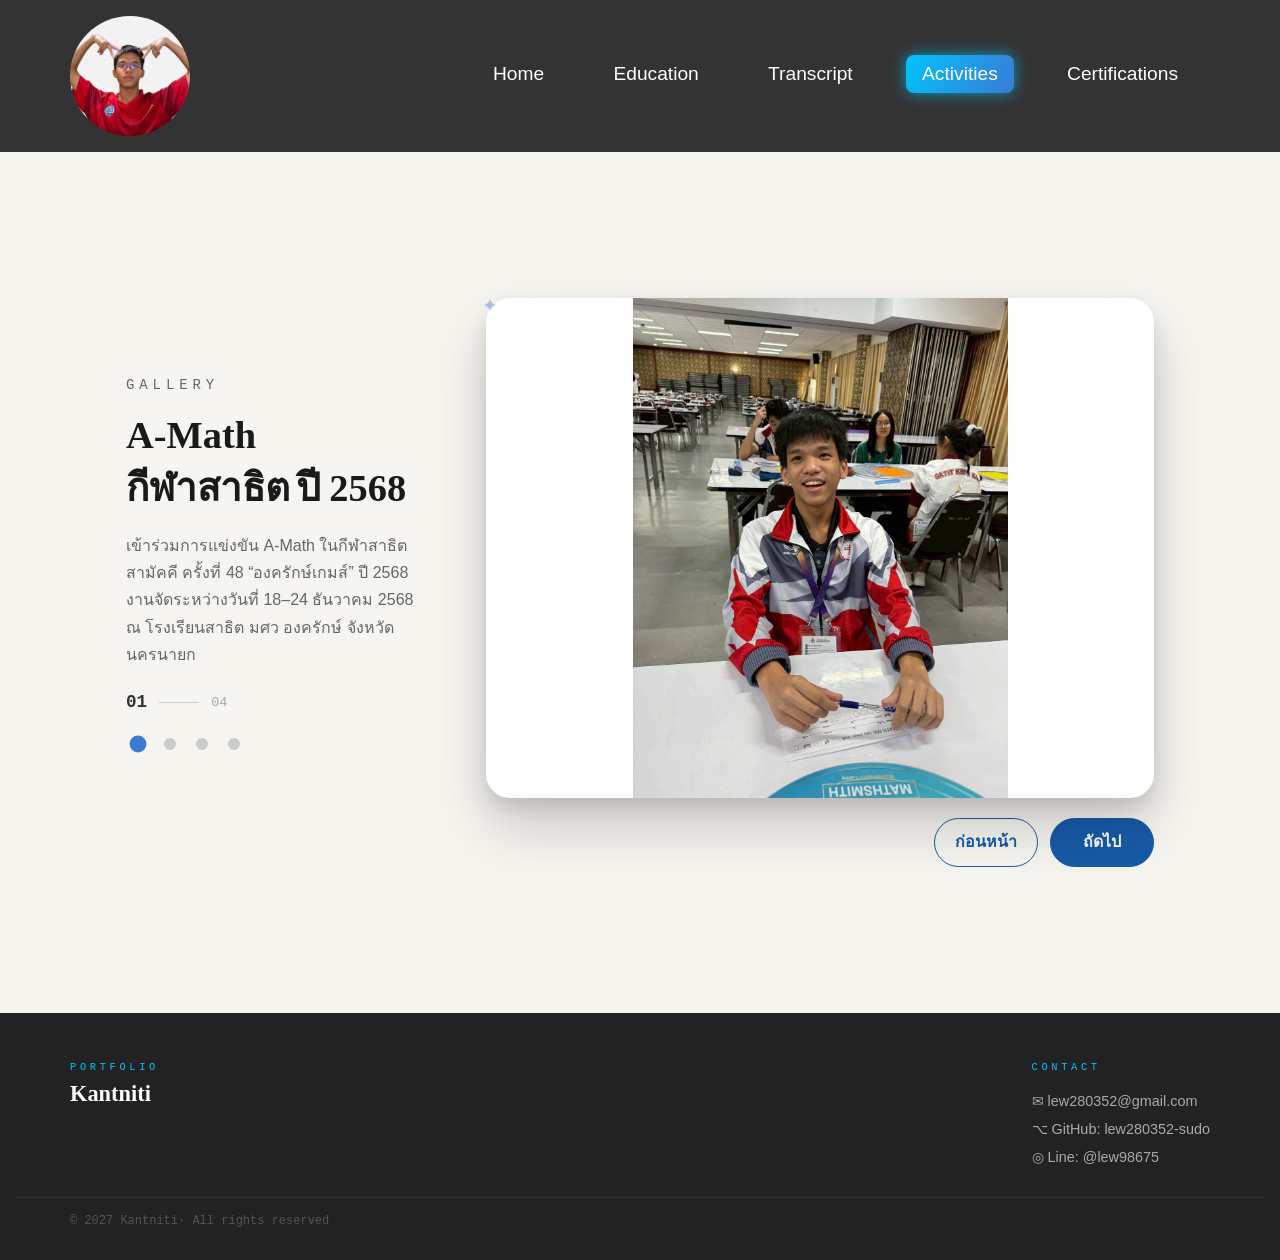
==== commit ceaa9e9c: "Remove the visible event source link from the activity gallery" ====
--- a/Activities.html
+++ b/Activities.html
@@ -38,7 +38,6 @@
                     <p class="slide-label">Gallery</p>
                     <h1 class="slide-title" id="slide-title"><span>A-Math</span><span>กีฬาสาธิต</span><span>ปี 2568</span></h1>
                     <p class="slide-desc" id="slide-desc">เข้าร่วมการแข่งขัน A-Math ในกีฬาสาธิตสามัคคี ครั้งที่ 48 “องครักษ์เกมส์” ปี 2568 งานจัดระหว่างวันที่ 18–24 ธันวาคม 2568 ณ โรงเรียนสาธิต มศว องครักษ์ จังหวัดนครนายก</p>
-                    <a class="slide-source" id="slide-source" href="https://nakhonnayok.prd.go.th/th/content/category/detail/id/57/iid/444117" target="_blank" rel="noopener">ข้อมูลการแข่งขัน · สำนักงานประชาสัมพันธ์จังหวัดนครนายก</a>
                     <!-- Counter -->
                     <div class="slide-counter" aria-live="polite" aria-atomic="true">
                         <span id="current-num">01</span>
@@ -108,13 +107,6 @@
             });
             document.getElementById('slide-title').replaceChildren(...titleParts);
             document.getElementById('slide-desc').textContent = slides[current].dataset.description;
-            const source = document.getElementById('slide-source');
-            source.hidden = !slides[current].dataset.source;
-            if (slides[current].dataset.source) {
-                source.href = slides[current].dataset.source;
-            } else {
-                source.removeAttribute('href');
-            }
             document.getElementById('current-num').textContent = String(current + 1).padStart(2, '0');
             document.getElementById('total-num').textContent = String(slides.length).padStart(2, '0');
         }
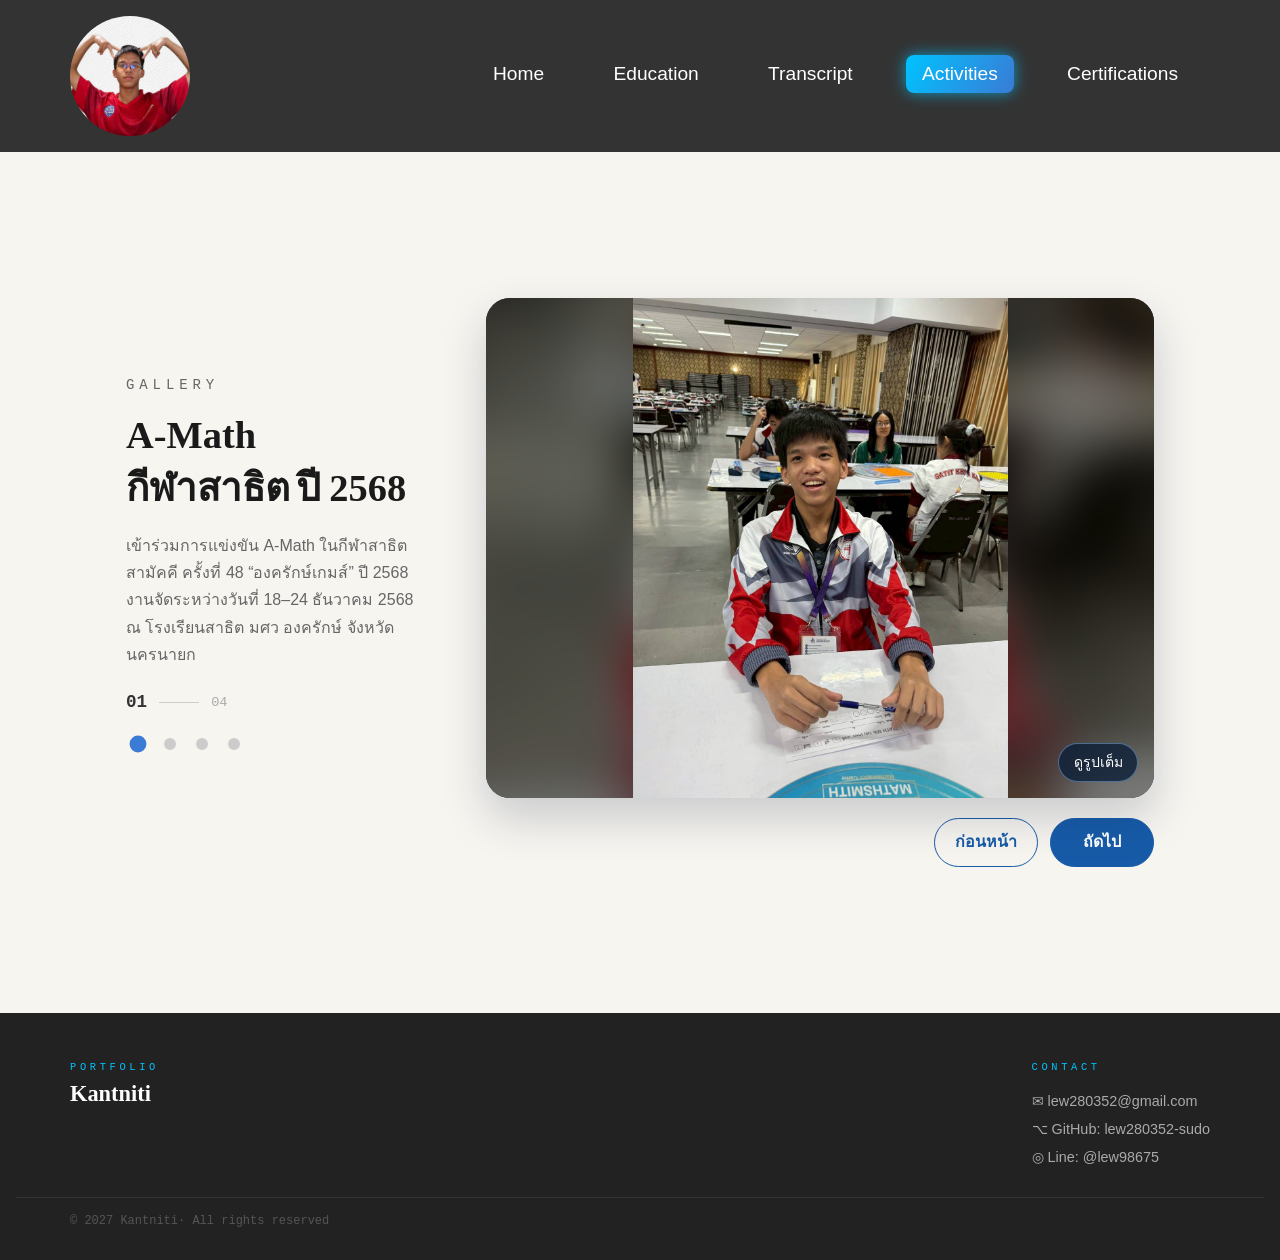
==== commit 6967c43c: "Replace white photo borders with blurred backgrounds and add full-image viewing" ====
--- a/Activities.html
+++ b/Activities.html
@@ -4,7 +4,7 @@
     <meta charset="UTF-8">
     <meta name="viewport" content="width=device-width, initial-scale=1.0">
     <title>my activities</title>
-    <link rel="stylesheet" href="mainstyle.css">
+    <link rel="stylesheet" href="mainstyle.css?v=gallery-effects-1">
 </head>
 <body class="portfolio-media-page">
  <!-- แท็กนำทางหลักของหน้า -->
@@ -71,17 +71,55 @@
                         <button class="carousel-btn next" id="next-btn" aria-label="รูปถัดไป">ถัดไป</button>
                     </div>
 
-                    <!-- Decorative corner tag -->
-                    <div class="corner-tag">✦</div>
                 </div>
 
             </div>
         </div>
     </section>
+
+    <dialog class="image-viewer" id="image-viewer" aria-labelledby="viewer-title">
+        <div class="viewer-toolbar">
+            <p id="viewer-title"></p>
+            <form method="dialog"><button class="viewer-close" autofocus>ปิดรูป</button></form>
+        </div>
+        <img id="viewer-image" alt="">
+    </dialog>
 
     <script>
         const slides = [...document.querySelectorAll('.carousel-slide')];
         const dotsContainer = document.getElementById('dots');
+        const viewer = document.getElementById('image-viewer');
+        const viewerImage = document.getElementById('viewer-image');
+        slides.forEach(slide => {
+            const photo = slide.querySelector('img');
+            slide.style.setProperty('--photo', `url("${photo.getAttribute('src')}")`);
+            const button = document.createElement('button');
+            button.type = 'button';
+            button.className = 'photo-open';
+            button.setAttribute('aria-label', `ดูรูปเต็ม: ${slide.dataset.title}`);
+            button.setAttribute('aria-haspopup', 'dialog');
+            photo.replaceWith(button);
+            button.appendChild(photo);
+            const hint = document.createElement('span');
+            hint.className = 'photo-hint';
+            hint.textContent = 'ดูรูปเต็ม';
+            hint.setAttribute('aria-hidden', 'true');
+            button.appendChild(hint);
+            button.addEventListener('click', () => {
+                viewerImage.src = photo.src;
+                viewerImage.alt = photo.alt;
+                document.getElementById('viewer-title').textContent = slide.dataset.title;
+                viewer.showModal();
+                document.body.classList.add('viewer-open');
+            });
+        });
+        viewer.addEventListener('close', () => document.body.classList.remove('viewer-open'));
+        viewer.addEventListener('click', event => {
+            const bounds = viewer.getBoundingClientRect();
+            if (event.target === viewer && (event.clientX < bounds.left || event.clientX > bounds.right || event.clientY < bounds.top || event.clientY > bounds.bottom)) {
+                viewer.close();
+            }
+        });
         let current = 0;
         const dots = slides.map((slide, index) => {
             const dot = document.createElement('button');
@@ -97,6 +135,7 @@
             slides.forEach((slide, i) => {
                 slide.classList.toggle('active', i === current);
                 slide.setAttribute('aria-hidden', String(i !== current));
+                slide.inert = i !== current;
                 dots[i].classList.toggle('active', i === current);
                 dots[i].setAttribute('aria-pressed', String(i === current));
             });
--- a/mainstyle.css
+++ b/mainstyle.css
@@ -903,8 +903,32 @@
 #Activities .slide-title { display: flex; flex-wrap: wrap; column-gap: .15em; font-size: clamp(1.75rem, 3vw, 2.5rem); line-height: 1.4; }
 #Activities .slide-title > span { white-space: nowrap; }
 #Activities .carousel-wrap { flex: 1 1 66%; min-width: 0; margin: 0; padding: 1rem; }
-#Activities .carousel-track { aspect-ratio: 1292 / 968; max-width: none; background: #fff; }
-#Activities .carousel-slide img { object-fit: contain; }
+#Activities .carousel-track { aspect-ratio: 1292 / 968; max-width: none; background: #142338; isolation: isolate; box-shadow: 0 20px 45px rgba(14,35,62,.2); }
+#Activities .carousel-slide::before {
+    content: '';
+    position: absolute;
+    inset: -24px;
+    background: var(--photo) center / cover no-repeat;
+    filter: blur(24px) brightness(.55) saturate(1.15);
+    transform: scale(1.12);
+    pointer-events: none;
+}
+#Activities .carousel-slide img { position: relative; object-fit: contain; transition: transform .6s cubic-bezier(.2,.7,.2,1); }
+#Activities .photo-open { position: relative; display: block; width: 100%; height: 100%; padding: 0; border: 0; border-radius: inherit; background: transparent; cursor: zoom-in; }
+#Activities .photo-open:focus-visible { outline: 3px solid #71caff; outline-offset: -5px; }
+#Activities .photo-hint { position: absolute; right: 1rem; bottom: 1rem; padding: .5rem .9rem; border: 1px solid rgba(137,196,255,.45); border-radius: 999px; background: rgba(12,31,55,.8); color: #fff; font: 500 .875rem/1.5 Arial, Tahoma, sans-serif; backdrop-filter: blur(10px); pointer-events: none; }
+@media (hover: hover) and (pointer: fine) {
+    #Activities .photo-open:hover img { transform: scale(1.025); }
+    #Activities .photo-open:hover .photo-hint { background: #175ba8; }
+}
+.viewer-open { overflow: hidden; }
+.image-viewer { width: min(94vw, 1200px); max-width: 94vw; max-height: 92vh; max-height: 92dvh; margin: auto; padding: 1rem; border: 1px solid #345675; border-radius: 18px; background: #101d2d; color: #fff; box-shadow: 0 24px 80px rgba(0,0,0,.4); }
+.image-viewer::backdrop { background: rgba(5,13,24,.88); backdrop-filter: blur(8px); }
+.viewer-toolbar { display: flex; align-items: center; justify-content: space-between; gap: 1rem; margin-bottom: .75rem; }
+.viewer-toolbar p { font-size: 1rem; line-height: 1.6; }
+.viewer-close { min-height: 44px; padding: .5rem 1rem; border: 1px solid #82b5ea; border-radius: 999px; background: #175ba8; color: #fff; white-space: nowrap; font: 600 1rem/1.5 Arial, Tahoma, sans-serif; cursor: pointer; }
+.viewer-close:hover { background: #246dbd; }
+.image-viewer img { display: block; width: 100%; max-height: 76vh; max-height: 76dvh; object-fit: contain; border-radius: 8px; }
 #Activities .carousel-btns { position: static; justify-content: flex-end; gap: .75rem; margin-top: 1.25rem; }
 #Activities .carousel-btn {
     width: auto;
@@ -961,5 +985,6 @@
 }
 @media (prefers-reduced-motion: reduce) {
     #Activities .carousel-slide { transition: none; }
-    #Activities .corner-tag { animation: none; }
-}
+    #Activities .carousel-slide img { transition: none; }
+    #Activities .photo-open:hover img { transform: none; }
+}
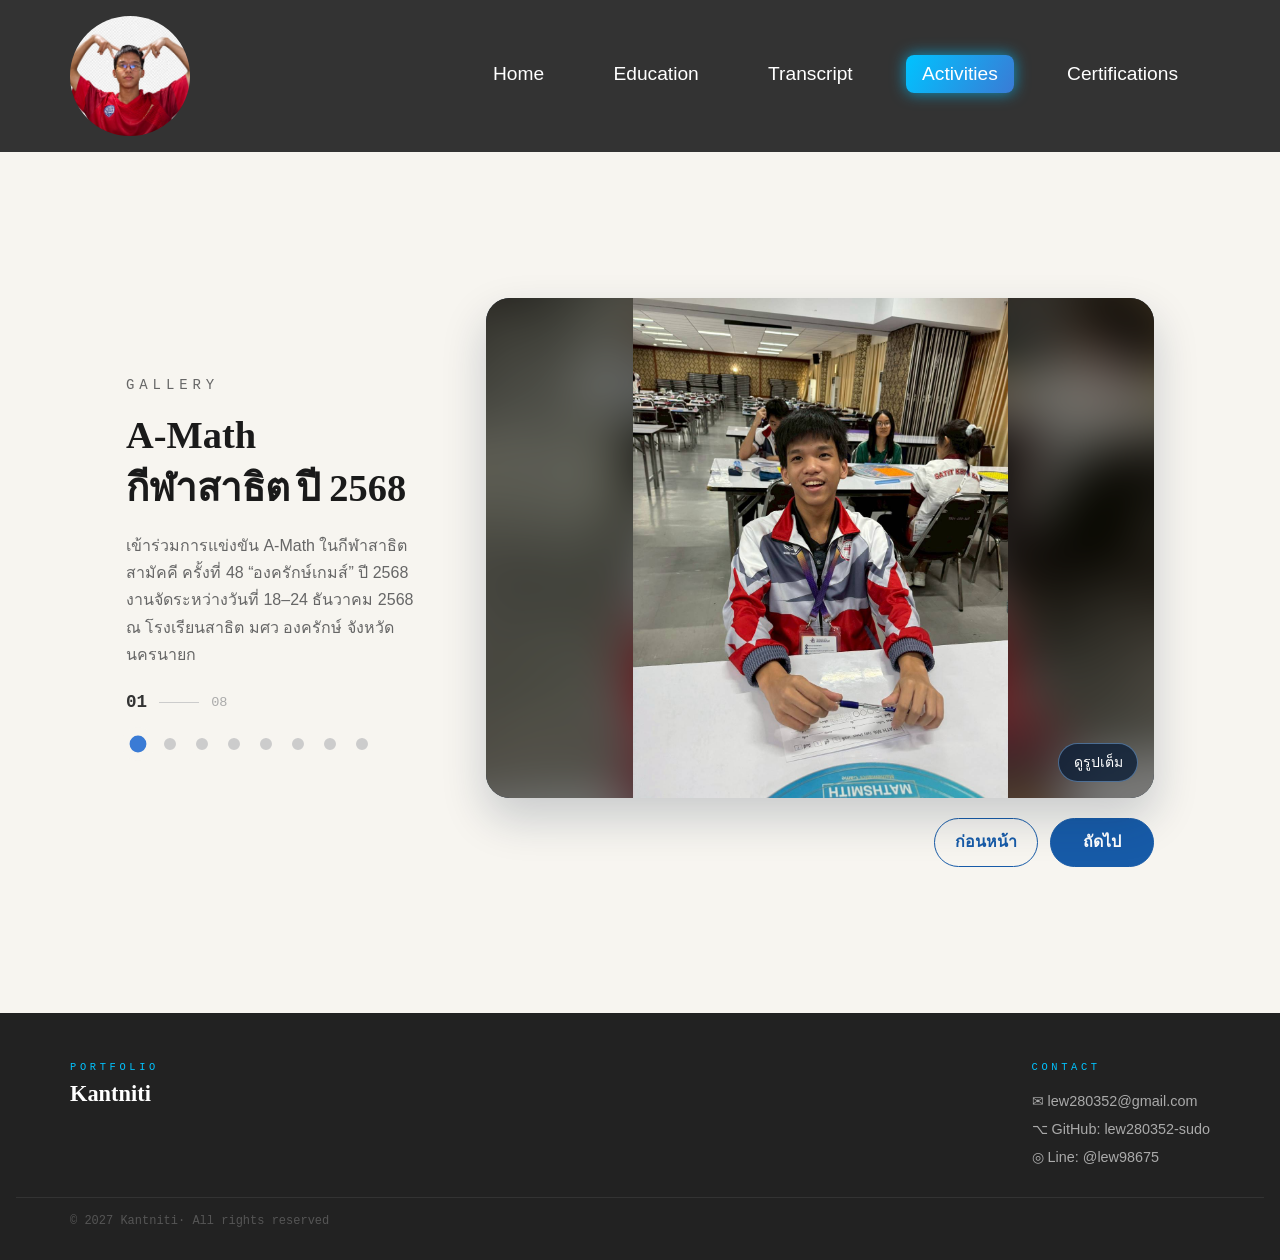
==== commit e3e8a622: "Add four A-Math images and the 2569 team championship certificate" ====
--- a/Activities.html
+++ b/Activities.html
@@ -42,7 +42,7 @@
                     <div class="slide-counter" aria-live="polite" aria-atomic="true">
                         <span id="current-num">01</span>
                         <span class="counter-sep"></span>
-                        <span id="total-num">04</span>
+                        <span id="total-num">08</span>
                     </div>
                     <!-- Dots -->
                     <div class="dots" id="dots"></div>
@@ -53,6 +53,18 @@
                     <div class="carousel-track" id="carousel-track">
                         <div class="carousel-slide active" data-title="A-Math · กีฬาสาธิต ปี 2568" data-title-parts="A-Math|กีฬาสาธิต|ปี 2568" data-description="เข้าร่วมการแข่งขัน A-Math ในกีฬาสาธิตสามัคคี ครั้งที่ 48 “องครักษ์เกมส์” ปี 2568 งานจัดระหว่างวันที่ 18–24 ธันวาคม 2568 ณ โรงเรียนสาธิต มศว องครักษ์ จังหวัดนครนายก" data-source="https://nakhonnayok.prd.go.th/th/content/category/detail/id/57/iid/444117">
                             <img src="lew.jpg" alt="ภาพเข้าร่วมการแข่งขัน A-Math กีฬาสาธิตสามัคคี ครั้งที่ 48 องครักษ์เกมส์ ปี 2568" width="1108" height="1477">
+                        </div>
+                        <div class="carousel-slide" data-title="การแข่งขัน A-Math" data-title-parts="การแข่งขัน|A-Math" data-description="ภาพการแข่งขัน A-Math เกมต่อสมการคณิตศาสตร์">
+                            <img src="assets/activities/amath-match.jpg" alt="การแข่งขัน A-Math" width="1108" height="1477" loading="lazy">
+                        </div>
+                        <div class="carousel-slide" data-title="บรรยากาศ A-Math" data-title-parts="บรรยากาศ|A-Math" data-description="บรรยากาศที่โต๊ะแข่งขัน A-Math และการวางแผนบนกระดาน">
+                            <img src="assets/activities/amath-table.jpg" alt="บรรยากาศ A-Math" width="1108" height="1477" loading="lazy">
+                        </div>
+                        <div class="carousel-slide" data-title="ผลงานทีมหมากกระดาน" data-title-parts="ผลงานทีม|หมากกระดาน" data-description="สรุปผลงานรวมทีมกีฬาหมากกระดาน สาธิต มศว ประสานมิตร (ฝ่ายมัธยม) ใน “คำมอกหลวงเกมส์”: 4 เหรียญทอง 5 เหรียญเงิน 3 เหรียญทองแดง และ 1 MVP">
+                            <img src="assets/activities/kham-mok-luang-team-results.png" alt="ผลงานทีมหมากกระดาน" width="1210" height="1212" loading="lazy">
+                        </div>
+                        <div class="carousel-slide" data-title="ชนะเลิศ A-Math ประเภททีม" data-title-parts="ชนะเลิศ|A-Math|ประเภททีม" data-description="รางวัลชนะเลิศ เอแม็ท มัธยมศึกษาตอนปลาย ประเภททีม ในกีฬาสาธิตสามัคคี ครั้งที่ 49 “คำมอกหลวงเกมส์” วันที่ 24–30 ตุลาคม 2569 ณ มหาวิทยาลัยพะเยา">
+                            <img src="assets/certificates/amath-team-champion-2569.png" alt="ชนะเลิศ A-Math ประเภททีม" width="1332" height="947" loading="lazy">
                         </div>
                         <div class="carousel-slide" data-title="เรียนรู้เทคโนโลยีหุ่นยนต์" data-title-parts="เรียนรู้|เทคโนโลยี|หุ่นยนต์" data-description="ชมการสาธิตหุ่นยนต์และแลกเปลี่ยนความรู้เกี่ยวกับการทำงานของหุ่นยนต์">
                             <img src="assets/activities/robot-demonstration.jpg" alt="ชมการสาธิตหุ่นยนต์และแลกเปลี่ยนความรู้เกี่ยวกับการทำงานของหุ่นยนต์" width="1292" height="968" loading="lazy">
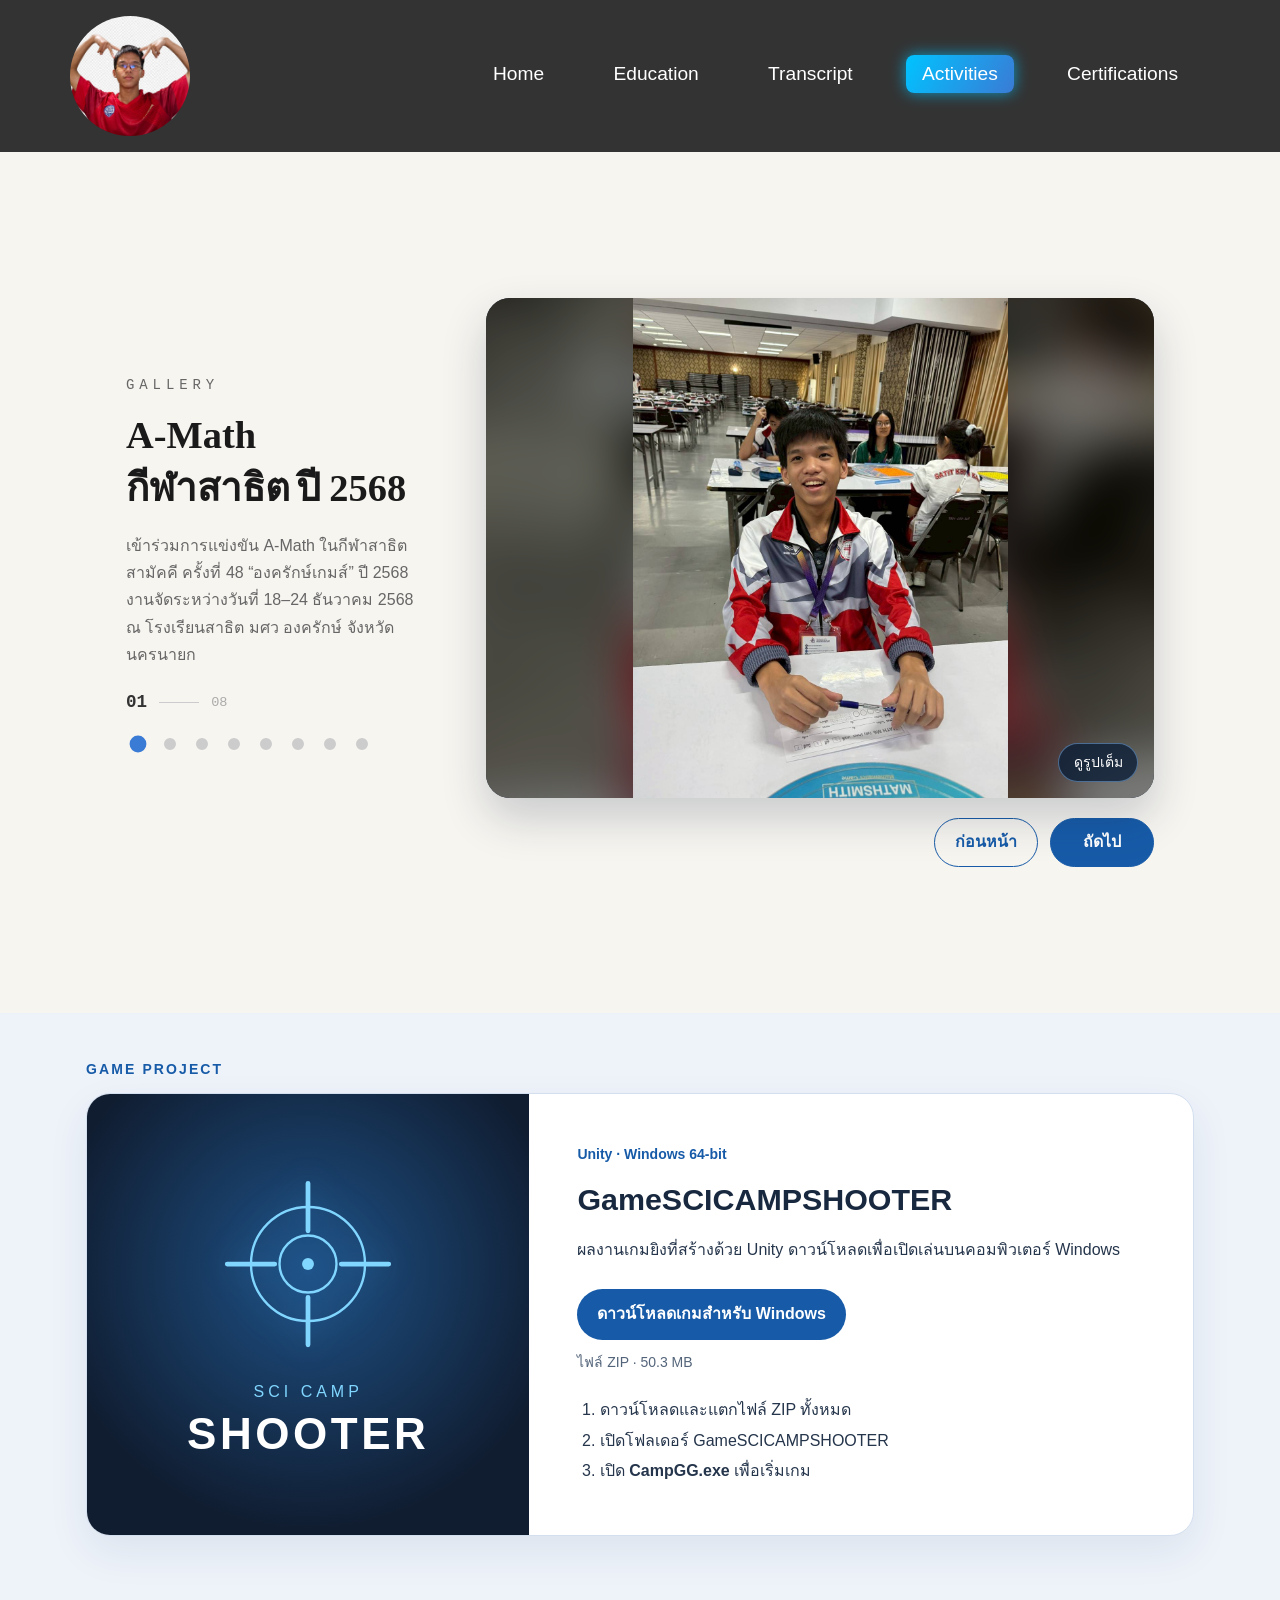
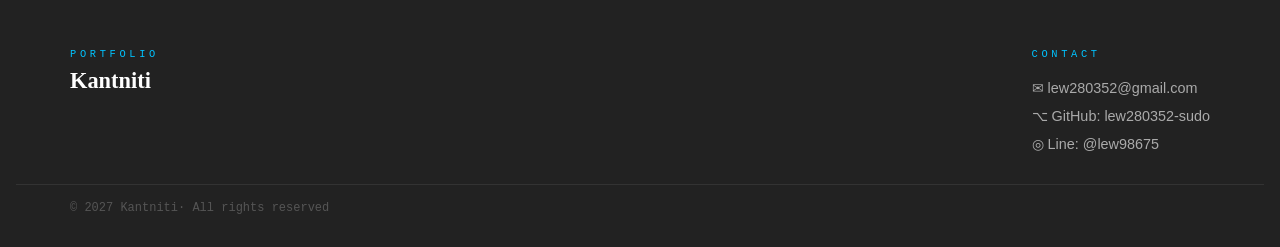
==== commit 925bf4f2: "Move SCI CAMP SHOOTER project from Home to Activities" ====
--- a/Activities.html
+++ b/Activities.html
@@ -4,7 +4,7 @@
     <meta charset="UTF-8">
     <meta name="viewport" content="width=device-width, initial-scale=1.0">
     <title>my activities</title>
-    <link rel="stylesheet" href="mainstyle.css?v=gallery-effects-1">
+    <link rel="stylesheet" href="mainstyle.css?v=scicamp-1">
 </head>
 <body class="portfolio-media-page">
  <!-- แท็กนำทางหลักของหน้า -->
@@ -86,6 +86,36 @@
                 </div>
 
             </div>
+        </div>
+    </section>
+
+    <section class="games-section" id="Games" aria-labelledby="games-title" lang="th">
+        <div class="games-container">
+            <p class="games-eyebrow">Game Project</p>
+            <article class="game-project">
+                <div class="game-art" aria-hidden="true">
+                    <svg viewBox="0 0 160 160" fill="none">
+                        <circle cx="80" cy="80" r="48" stroke="currentColor" stroke-width="2"/>
+                        <circle cx="80" cy="80" r="24" stroke="currentColor" stroke-width="2"/>
+                        <path d="M80 12v40m0 56v40M12 80h40m56 0h40" stroke="currentColor" stroke-width="4" stroke-linecap="round"/>
+                        <circle cx="80" cy="80" r="5" fill="currentColor"/>
+                    </svg>
+                    <span>SCI CAMP</span>
+                    <strong>SHOOTER</strong>
+                </div>
+                <div class="game-info">
+                    <p class="game-platform">Unity · Windows 64-bit</p>
+                    <h2 id="games-title">GameSCICAMPSHOOTER</h2>
+                    <p>ผลงานเกมยิงที่สร้างด้วย Unity ดาวน์โหลดเพื่อเปิดเล่นบนคอมพิวเตอร์ Windows</p>
+                    <a class="game-download" href="https://github.com/lew280352-sudo/My-web/releases/download/scicamp-windows-v1/GameSCICAMPSHOOTER-Windows.zip">ดาวน์โหลดเกมสำหรับ Windows</a>
+                    <p class="game-file-info">ไฟล์ ZIP · 50.3 MB</p>
+                    <ol class="game-instructions" aria-label="วิธีเปิดเกม">
+                        <li>ดาวน์โหลดและแตกไฟล์ ZIP ทั้งหมด</li>
+                        <li>เปิดโฟลเดอร์ GameSCICAMPSHOOTER</li>
+                        <li>เปิด <strong>CampGG.exe</strong> เพื่อเริ่มเกม</li>
+                    </ol>
+                </div>
+            </article>
         </div>
     </section>
 
--- a/mainstyle.css
+++ b/mainstyle.css
@@ -787,6 +787,31 @@
     background: rgba(0, 195, 255, 0.15);
     border-color: #00c3ff;
     transform: translateY(-2px);
+}
+
+/* Downloadable game projects */
+.hero-tags a { text-decoration: none; }
+.games-section { padding: 3rem 1.25rem 4rem; background: #eef3fa; scroll-margin-top: 1rem; font-family: Arial, Tahoma, sans-serif; }
+.games-container { max-width: 1108px; margin: 0 auto; }
+.games-eyebrow { margin-bottom: 1rem; color: #175ba8; font-size: .875rem; font-weight: 700; letter-spacing: .15em; text-transform: uppercase; }
+.game-project { display: grid; grid-template-columns: minmax(0, .8fr) minmax(0, 1.2fr); overflow: hidden; border: 1px solid #d3dfef; border-radius: 24px; background: #fff; box-shadow: 0 16px 40px rgba(18,48,88,.08); }
+.game-art { display: flex; flex-direction: column; justify-content: center; align-items: center; min-height: 360px; padding: 2rem; background: radial-gradient(circle at 50% 40%, #1e5186, #101d31 75%); color: #80d6ff; }
+.game-art svg { width: min(70%, 190px); margin-bottom: 1.5rem; filter: drop-shadow(0 0 16px rgba(75,180,255,.3)); }
+.game-art span { font-size: 1rem; letter-spacing: .25em; }
+.game-art strong { margin-top: .5rem; font-size: clamp(1.75rem, 4vw, 2.75rem); letter-spacing: .08em; color: #fff; }
+.game-info { padding: clamp(1.5rem, 4vw, 3rem); color: #25354b; }
+.game-platform { color: #175ba8; font-size: .875rem; font-weight: 700; }
+.game-info h2 { margin: .75rem 0 1rem; font-size: clamp(1.3rem, 2.5vw, 1.9rem); line-height: 1.35; overflow-wrap: anywhere; color: #17283f; }
+.game-info > p { line-height: 1.8; }
+.game-download { display: inline-block; margin-top: 1.5rem; padding: .85rem 1.25rem; border-radius: 999px; background: #175ba8; color: #fff; font-size: 1rem; font-weight: 600; line-height: 1.5; text-decoration: none; text-align: center; }
+.game-download:hover { background: #10467f; }
+.game-download:focus-visible, .hero-tags a:focus-visible { outline: 3px solid #175ba8; outline-offset: 4px; }
+.game-info .game-file-info { margin-top: .65rem; color: #53647a; font-size: .875rem; }
+.game-instructions { margin: 1.25rem 0 0; padding-left: 1.4rem; font-size: 1rem; line-height: 1.9; }
+@media (max-width: 700px) {
+    .game-project { grid-template-columns: 1fr; }
+    .game-art { min-height: 240px; }
+    .game-art svg { width: 100px; margin-bottom: 1rem; }
 }
 
 /* keyframe animation เลื่อนขึ้นจากด้านล่าง */
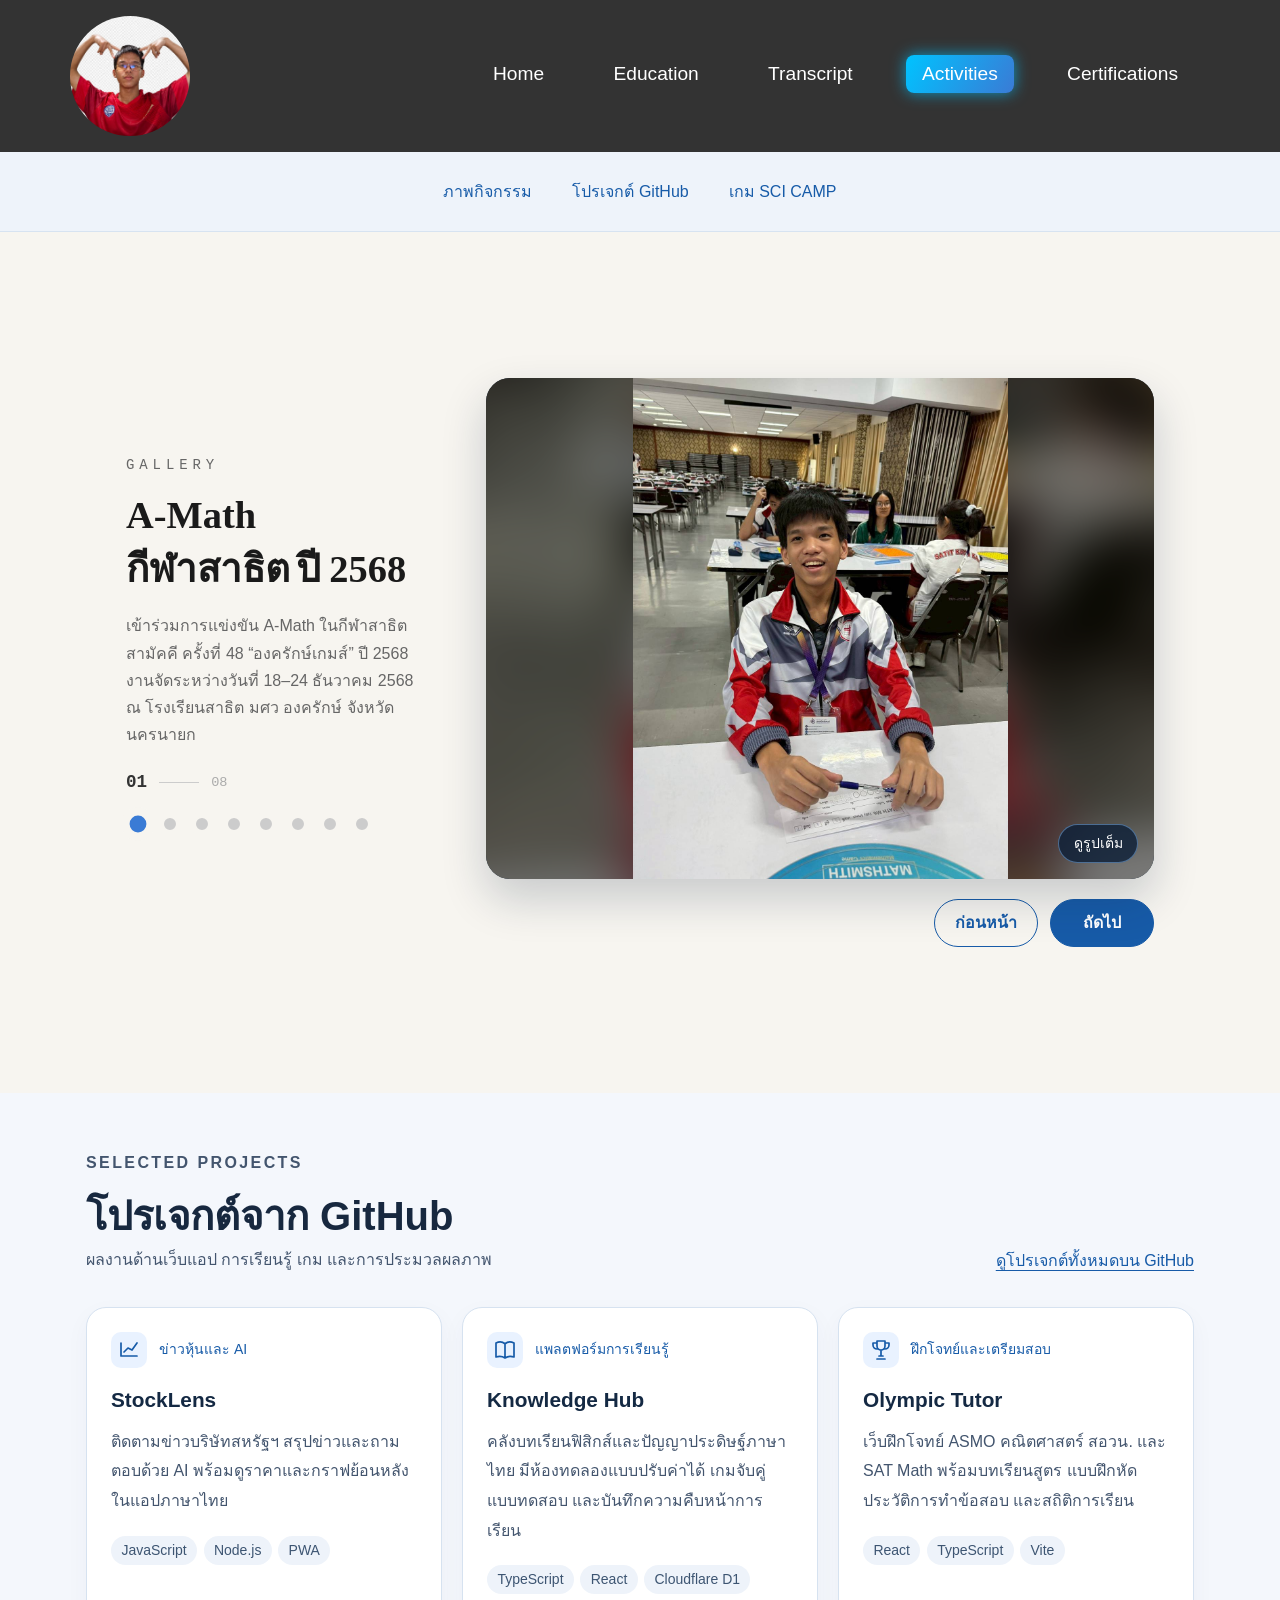
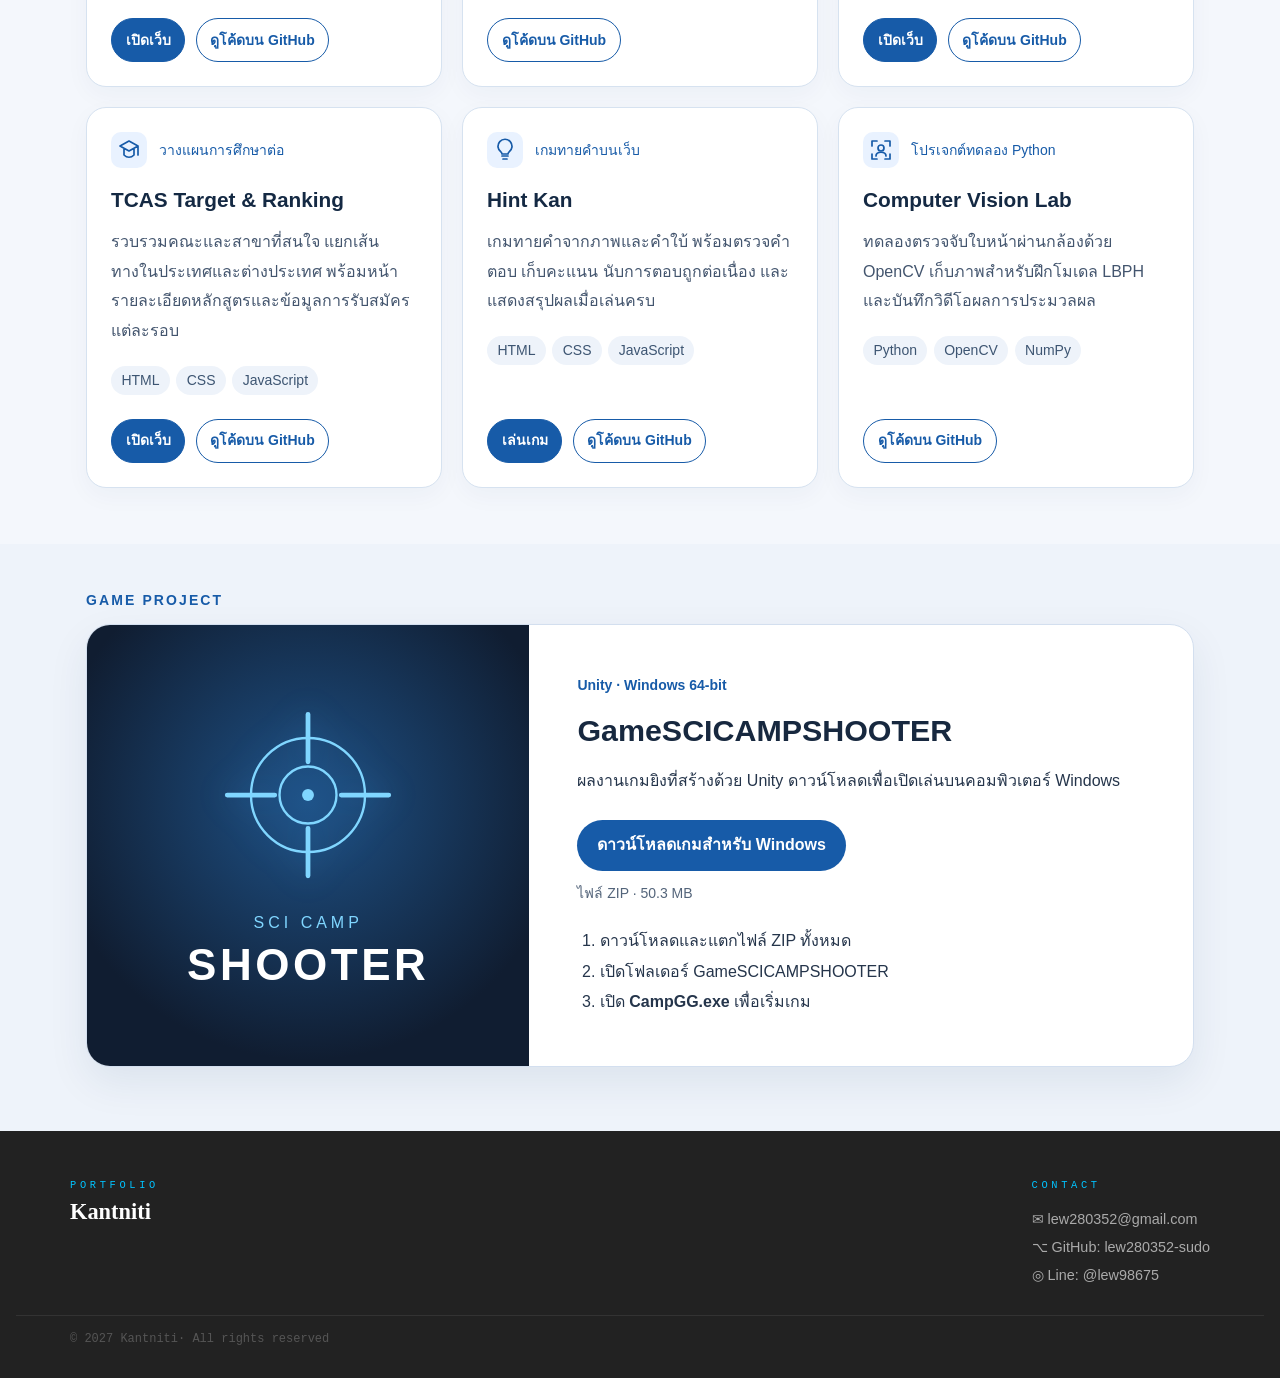
==== commit 77694bb6: "Showcase six public GitHub projects with verified demo and source links" ====
--- a/Activities.html
+++ b/Activities.html
@@ -4,7 +4,7 @@
     <meta charset="UTF-8">
     <meta name="viewport" content="width=device-width, initial-scale=1.0">
     <title>my activities</title>
-    <link rel="stylesheet" href="mainstyle.css?v=scicamp-1">
+    <link rel="stylesheet" href="mainstyle.css?v=github-projects-1">
 </head>
 <body class="portfolio-media-page">
  <!-- แท็กนำทางหลักของหน้า -->
@@ -27,6 +27,11 @@
             </div>
         </div>
     </nav>
+    <div class="activity-shortcuts" aria-label="เลือกหมวดผลงาน">
+        <a href="#Activities">ภาพกิจกรรม</a>
+        <a href="#Projects">โปรเจกต์ GitHub</a>
+        <a href="#Games">เกม SCI CAMP</a>
+    </div>
 
     <!-- เนื้อหาของหน้านี้ -->
     <section class="main" id="Activities">
@@ -85,6 +90,67 @@
 
                 </div>
 
+            </div>
+        </div>
+    </section>
+
+    <section class="github-projects-section" id="Projects" aria-labelledby="projects-title">
+        <div class="projects-container">
+            <header class="projects-header">
+                <div>
+                    <p class="games-eyebrow">Selected Projects</p>
+                    <h2 id="projects-title">โปรเจกต์จาก GitHub</h2>
+                    <p>ผลงานด้านเว็บแอป การเรียนรู้ เกม และการประมวลผลภาพ</p>
+                </div>
+                <a class="project-profile-link" href="https://github.com/lew280352-sudo" target="_blank" rel="noopener">ดูโปรเจกต์ทั้งหมดบน GitHub</a>
+            </header>
+            <div class="github-project-grid">
+                <article class="github-project-card">
+                    <div class="project-category"><svg viewBox="0 0 24 24" fill="none" stroke="currentColor" stroke-width="1.7" stroke-linecap="round" stroke-linejoin="round" aria-hidden="true"><path d="M4 18V5m0 13h16M7 14l4-4 4 2 5-7"/></svg><span>ข่าวหุ้นและ AI</span></div>
+                    <h3>StockLens</h3>
+                    <p class="project-description">ติดตามข่าวบริษัทสหรัฐฯ สรุปข่าวและถามตอบด้วย AI พร้อมดูราคาและกราฟย้อนหลังในแอปภาษาไทย</p>
+                    <ul class="project-technologies" aria-label="เทคโนโลยีที่ใช้"><li>JavaScript</li><li>Node.js</li><li>PWA</li></ul>
+                    <div class="project-actions"><a class="project-live" href="https://stocklen-znwy.onrender.com/" target="_blank" rel="noopener" aria-label="เปิดเว็บ StockLens ในแท็บใหม่">เปิดเว็บ</a>
+<a class="project-code" href="https://github.com/lew280352-sudo/StockLens" target="_blank" rel="noopener" aria-label="ดูโค้ด StockLens บน GitHub ในแท็บใหม่">ดูโค้ดบน GitHub</a></div>
+                </article>
+                <article class="github-project-card">
+                    <div class="project-category"><svg viewBox="0 0 24 24" fill="none" stroke="currentColor" stroke-width="1.7" stroke-linecap="round" stroke-linejoin="round" aria-hidden="true"><path d="M12 5v15M12 6C9 3 5 4 3 5v14c3-1 6-1 9 1 3-2 6-2 9-1V5c-2-1-6-2-9 1Z"/></svg><span>แพลตฟอร์มการเรียนรู้</span></div>
+                    <h3>Knowledge Hub</h3>
+                    <p class="project-description">คลังบทเรียนฟิสิกส์และปัญญาประดิษฐ์ภาษาไทย มีห้องทดลองแบบปรับค่าได้ เกมจับคู่ แบบทดสอบ และบันทึกความคืบหน้าการเรียน</p>
+                    <ul class="project-technologies" aria-label="เทคโนโลยีที่ใช้"><li>TypeScript</li><li>React</li><li>Cloudflare D1</li></ul>
+                    <div class="project-actions"><a class="project-code" href="https://github.com/lew280352-sudo/Knowledge_Hub" target="_blank" rel="noopener" aria-label="ดูโค้ด Knowledge Hub บน GitHub ในแท็บใหม่">ดูโค้ดบน GitHub</a></div>
+                </article>
+                <article class="github-project-card">
+                    <div class="project-category"><svg viewBox="0 0 24 24" fill="none" stroke="currentColor" stroke-width="1.7" stroke-linecap="round" stroke-linejoin="round" aria-hidden="true"><path d="M8 3h8v5a4 4 0 0 1-8 0V3Zm0 2H4v2a4 4 0 0 0 4 4m8-6h4v2a4 4 0 0 1-4 4m-4 1v6m-4 3h8m-6-3h4"/></svg><span>ฝึกโจทย์และเตรียมสอบ</span></div>
+                    <h3>Olympic Tutor</h3>
+                    <p class="project-description">เว็บฝึกโจทย์ ASMO คณิตศาสตร์ สอวน. และ SAT Math พร้อมบทเรียนสูตร แบบฝึกหัด ประวัติการทำข้อสอบ และสถิติการเรียน</p>
+                    <ul class="project-technologies" aria-label="เทคโนโลยีที่ใช้"><li>React</li><li>TypeScript</li><li>Vite</li></ul>
+                    <div class="project-actions"><a class="project-live" href="https://lew280352-sudo.github.io/olympic-tutor/" target="_blank" rel="noopener" aria-label="เปิดเว็บ Olympic Tutor ในแท็บใหม่">เปิดเว็บ</a>
+<a class="project-code" href="https://github.com/lew280352-sudo/olympic-tutor" target="_blank" rel="noopener" aria-label="ดูโค้ด Olympic Tutor บน GitHub ในแท็บใหม่">ดูโค้ดบน GitHub</a></div>
+                </article>
+                <article class="github-project-card">
+                    <div class="project-category"><svg viewBox="0 0 24 24" fill="none" stroke="currentColor" stroke-width="1.7" stroke-linecap="round" stroke-linejoin="round" aria-hidden="true"><path d="m3 8 9-5 9 5-9 5-9-5Zm4 3v6c3 3 7 3 10 0v-6m4-3v9"/></svg><span>วางแผนการศึกษาต่อ</span></div>
+                    <h3>TCAS Target &amp; Ranking</h3>
+                    <p class="project-description">รวบรวมคณะและสาขาที่สนใจ แยกเส้นทางในประเทศและต่างประเทศ พร้อมหน้ารายละเอียดหลักสูตรและข้อมูลการรับสมัครแต่ละรอบ</p>
+                    <ul class="project-technologies" aria-label="เทคโนโลยีที่ใช้"><li>HTML</li><li>CSS</li><li>JavaScript</li></ul>
+                    <div class="project-actions"><a class="project-live" href="https://lew280352-sudo.github.io/My-TCAS-Target-Ranking/" target="_blank" rel="noopener" aria-label="เปิดเว็บ TCAS Target &amp; Ranking ในแท็บใหม่">เปิดเว็บ</a>
+<a class="project-code" href="https://github.com/lew280352-sudo/My-TCAS-Target-Ranking" target="_blank" rel="noopener" aria-label="ดูโค้ด TCAS Target &amp; Ranking บน GitHub ในแท็บใหม่">ดูโค้ดบน GitHub</a></div>
+                </article>
+                <article class="github-project-card">
+                    <div class="project-category"><svg viewBox="0 0 24 24" fill="none" stroke="currentColor" stroke-width="1.7" stroke-linecap="round" stroke-linejoin="round" aria-hidden="true"><path d="M9 18h6m-5 3h4M8 14a7 7 0 1 1 8 0c-1 1-1 2-1 2H9s0-1-1-2Z"/></svg><span>เกมทายคำบนเว็บ</span></div>
+                    <h3>Hint Kan</h3>
+                    <p class="project-description">เกมทายคำจากภาพและคำใบ้ พร้อมตรวจคำตอบ เก็บคะแนน นับการตอบถูกต่อเนื่อง และแสดงสรุปผลเมื่อเล่นครบ</p>
+                    <ul class="project-technologies" aria-label="เทคโนโลยีที่ใช้"><li>HTML</li><li>CSS</li><li>JavaScript</li></ul>
+                    <div class="project-actions"><a class="project-live" href="https://lew280352-sudo.github.io/hint-kan/" target="_blank" rel="noopener" aria-label="เล่นเกม Hint Kan ในแท็บใหม่">เล่นเกม</a>
+<a class="project-code" href="https://github.com/lew280352-sudo/hint-kan" target="_blank" rel="noopener" aria-label="ดูโค้ด Hint Kan บน GitHub ในแท็บใหม่">ดูโค้ดบน GitHub</a></div>
+                </article>
+                <article class="github-project-card">
+                    <div class="project-category"><svg viewBox="0 0 24 24" fill="none" stroke="currentColor" stroke-width="1.7" stroke-linecap="round" stroke-linejoin="round" aria-hidden="true"><path d="M8 3H3v5m13-5h5v5M3 16v5h5m13-5v5h-5"/><circle cx="12" cy="10" r="3"/><path d="M7 18c0-5 10-5 10 0"/></svg><span>โปรเจกต์ทดลอง Python</span></div>
+                    <h3>Computer Vision Lab</h3>
+                    <p class="project-description">ทดลองตรวจจับใบหน้าผ่านกล้องด้วย OpenCV เก็บภาพสำหรับฝึกโมเดล LBPH และบันทึกวิดีโอผลการประมวลผล</p>
+                    <ul class="project-technologies" aria-label="เทคโนโลยีที่ใช้"><li>Python</li><li>OpenCV</li><li>NumPy</li></ul>
+                    <div class="project-actions"><a class="project-code" href="https://github.com/lew280352-sudo/work-m.5" target="_blank" rel="noopener" aria-label="ดูโค้ด Computer Vision Lab บน GitHub ในแท็บใหม่">ดูโค้ดบน GitHub</a></div>
+                </article>
             </div>
         </div>
     </section>
--- a/mainstyle.css
+++ b/mainstyle.css
@@ -920,6 +920,31 @@
 }
 
 /* Activity photos and certificate previews */
+.activity-shortcuts { display: flex; flex-wrap: wrap; justify-content: center; gap: .5rem; padding: 1.1rem 1.25rem; background: #eef3fa; border-bottom: 1px solid #d7e3f1; }
+.activity-shortcuts a { padding: .6rem 1rem; border-radius: 999px; color: #175ba8; font-size: 1rem; text-decoration: none; }
+.activity-shortcuts a:hover { background: #dce9f9; }
+.github-projects-section { padding: 3.5rem 1.25rem; background: #f4f7fc; scroll-margin-top: 1rem; }
+.projects-container { max-width: 1108px; margin: 0 auto; }
+.projects-header { display: flex; flex-wrap: wrap; align-items: flex-end; justify-content: space-between; gap: 1.5rem; margin-bottom: 2rem; }
+.projects-header .games-eyebrow { margin-bottom: .5rem; }
+.projects-header h2 { font-size: clamp(1.75rem, 4vw, 2.5rem); color: #17283f; line-height: 1.5; }
+.projects-header p { color: #43556e; font-size: 1rem; line-height: 1.8; }
+.project-profile-link { color: #175ba8; font-size: 1rem; line-height: 1.7; text-underline-offset: .25em; }
+.github-project-grid { display: grid; grid-template-columns: repeat(3, minmax(0, 1fr)); gap: 1.25rem; }
+.github-project-card { display: flex; flex-direction: column; min-width: 0; padding: 1.5rem; border: 1px solid #d6e2f0; border-radius: 20px; background: #fff; box-shadow: 0 8px 24px rgba(23,57,101,.04); }
+.project-category { display: flex; align-items: center; gap: .75rem; color: #175ba8; font-size: .875rem; line-height: 1.6; }
+.project-category svg { flex: none; width: 36px; height: 36px; padding: 6px; border-radius: 10px; background: #e9f2ff; }
+.github-project-card h3 { margin: 1rem 0 .75rem; font-size: 1.3rem; line-height: 1.5; color: #142943; }
+.project-description { font-size: 1rem; line-height: 1.85; color: #43556e; }
+.project-technologies { display: flex; flex-wrap: wrap; gap: .4rem; margin: 1.25rem 0 0; padding: 0; list-style: none; }
+.project-technologies li { padding: .25rem .65rem; border-radius: 999px; background: #eef3fa; color: #3d5572; font-size: .875rem; line-height: 1.5; }
+.project-actions { display: flex; flex-wrap: wrap; gap: .65rem; margin-top: auto; padding-top: 1.5rem; }
+.project-actions a { display: inline-flex; align-items: center; justify-content: center; min-height: 44px; padding: .55rem .85rem; border: 1px solid #175ba8; border-radius: 999px; color: #175ba8; text-decoration: none; font-size: .875rem; font-weight: 600; line-height: 1.5; }
+.project-actions .project-live { background: #175ba8; color: #fff; }
+.project-actions .project-live:hover { background: #10467f; }
+.project-actions .project-code:hover { background: #e9f2ff; }
+@media (max-width: 1000px) { .github-project-grid { grid-template-columns: repeat(2, minmax(0, 1fr)); } }
+@media (max-width: 650px) { .github-project-grid { grid-template-columns: 1fr; } }
 .portfolio-media-page { font-family: Arial, Tahoma, sans-serif; color: #222; }
 .portfolio-media-page .slide-label { font-size: .875rem; color: #666; }
 .portfolio-media-page .slide-desc { font-size: 1rem; max-width: 34rem; }
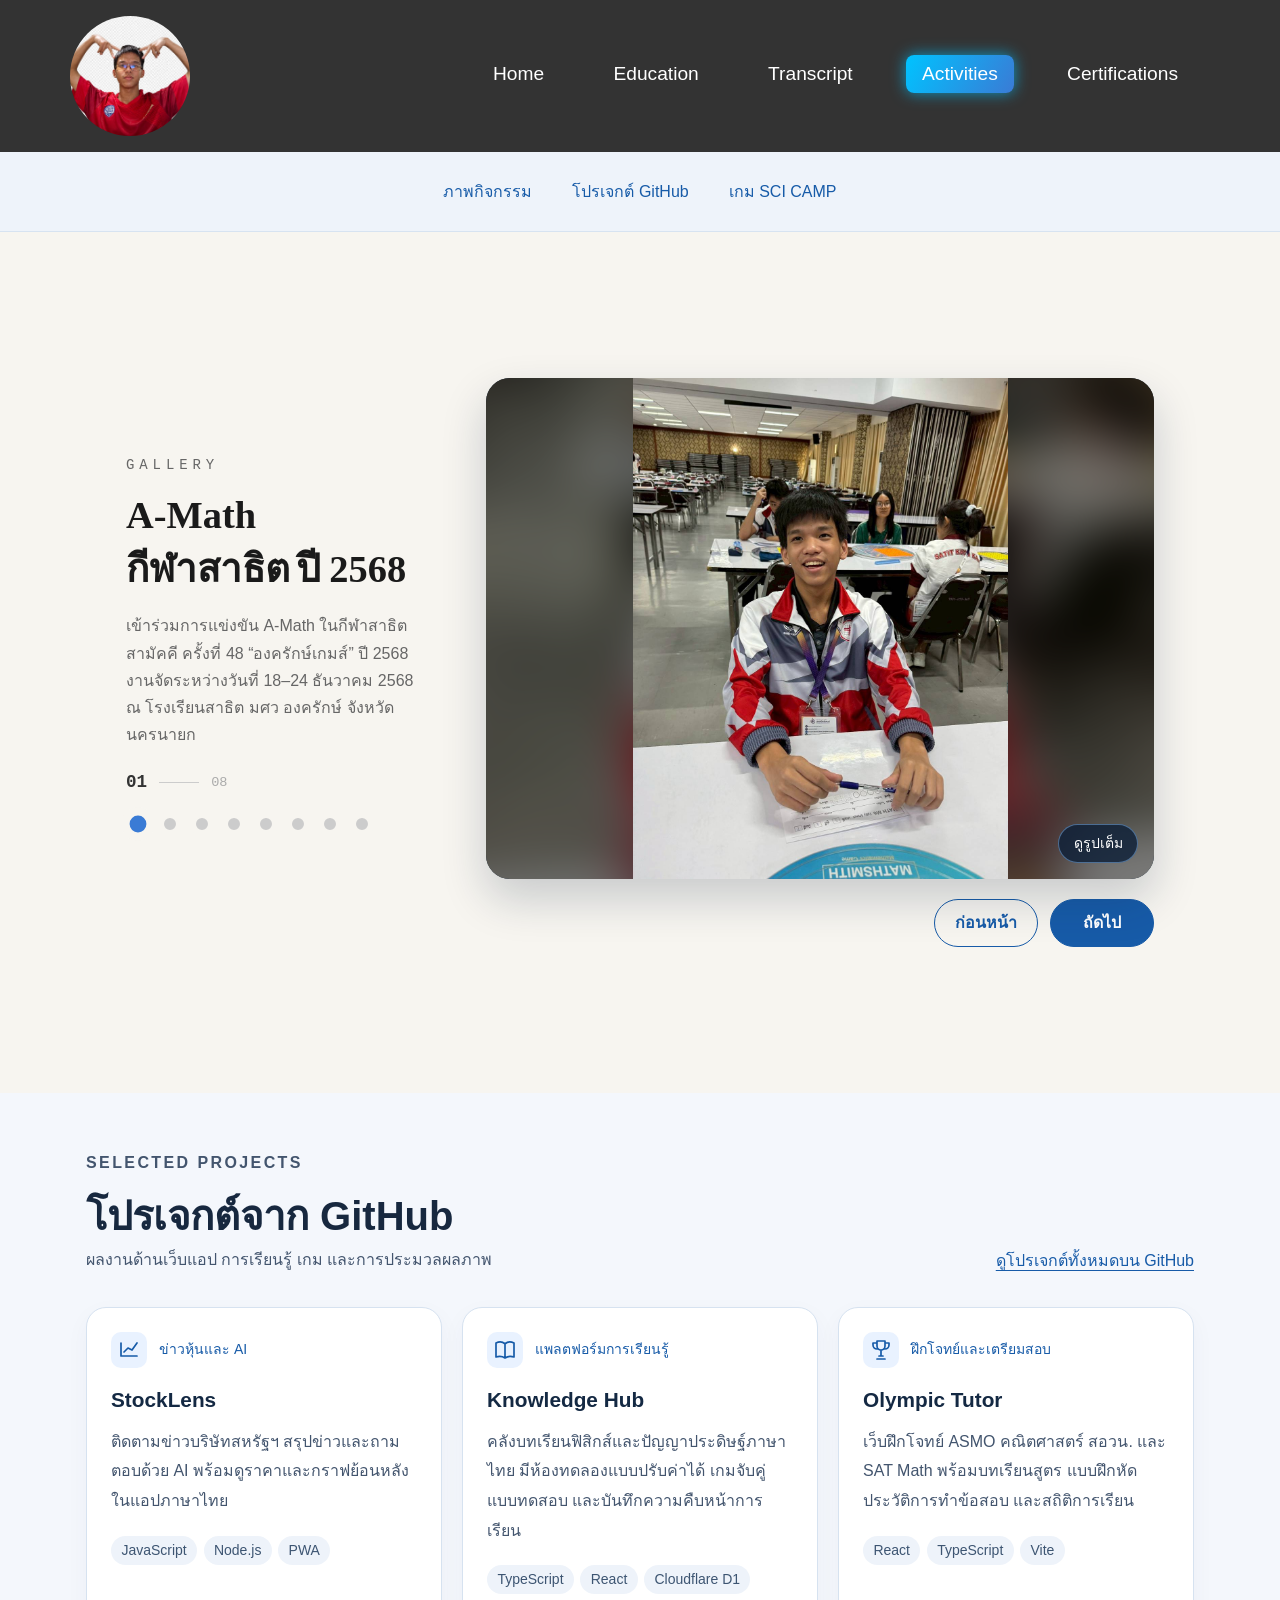
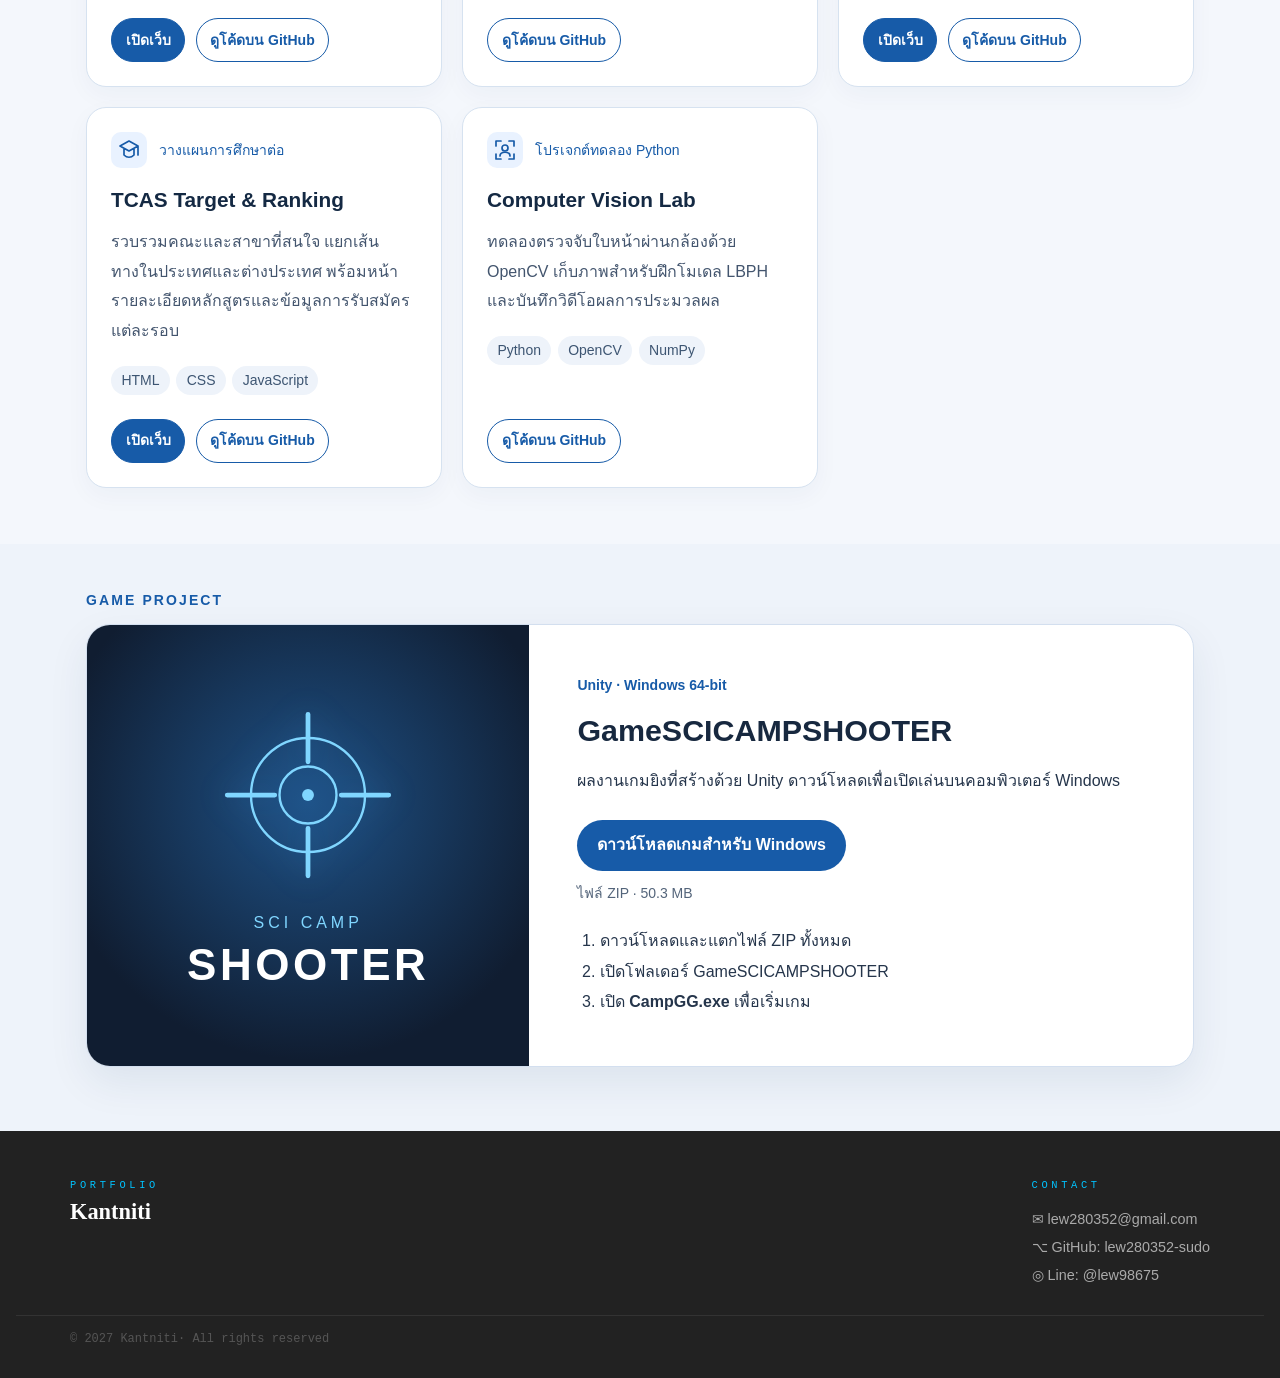
==== commit 9549a7a5: "Remove Hint Kan from the portfolio project cards" ====
--- a/Activities.html
+++ b/Activities.html
@@ -135,14 +135,6 @@
                     <ul class="project-technologies" aria-label="เทคโนโลยีที่ใช้"><li>HTML</li><li>CSS</li><li>JavaScript</li></ul>
                     <div class="project-actions"><a class="project-live" href="https://lew280352-sudo.github.io/My-TCAS-Target-Ranking/" target="_blank" rel="noopener" aria-label="เปิดเว็บ TCAS Target &amp; Ranking ในแท็บใหม่">เปิดเว็บ</a>
 <a class="project-code" href="https://github.com/lew280352-sudo/My-TCAS-Target-Ranking" target="_blank" rel="noopener" aria-label="ดูโค้ด TCAS Target &amp; Ranking บน GitHub ในแท็บใหม่">ดูโค้ดบน GitHub</a></div>
-                </article>
-                <article class="github-project-card">
-                    <div class="project-category"><svg viewBox="0 0 24 24" fill="none" stroke="currentColor" stroke-width="1.7" stroke-linecap="round" stroke-linejoin="round" aria-hidden="true"><path d="M9 18h6m-5 3h4M8 14a7 7 0 1 1 8 0c-1 1-1 2-1 2H9s0-1-1-2Z"/></svg><span>เกมทายคำบนเว็บ</span></div>
-                    <h3>Hint Kan</h3>
-                    <p class="project-description">เกมทายคำจากภาพและคำใบ้ พร้อมตรวจคำตอบ เก็บคะแนน นับการตอบถูกต่อเนื่อง และแสดงสรุปผลเมื่อเล่นครบ</p>
-                    <ul class="project-technologies" aria-label="เทคโนโลยีที่ใช้"><li>HTML</li><li>CSS</li><li>JavaScript</li></ul>
-                    <div class="project-actions"><a class="project-live" href="https://lew280352-sudo.github.io/hint-kan/" target="_blank" rel="noopener" aria-label="เล่นเกม Hint Kan ในแท็บใหม่">เล่นเกม</a>
-<a class="project-code" href="https://github.com/lew280352-sudo/hint-kan" target="_blank" rel="noopener" aria-label="ดูโค้ด Hint Kan บน GitHub ในแท็บใหม่">ดูโค้ดบน GitHub</a></div>
                 </article>
                 <article class="github-project-card">
                     <div class="project-category"><svg viewBox="0 0 24 24" fill="none" stroke="currentColor" stroke-width="1.7" stroke-linecap="round" stroke-linejoin="round" aria-hidden="true"><path d="M8 3H3v5m13-5h5v5M3 16v5h5m13-5v5h-5"/><circle cx="12" cy="10" r="3"/><path d="M7 18c0-5 10-5 10 0"/></svg><span>โปรเจกต์ทดลอง Python</span></div>
